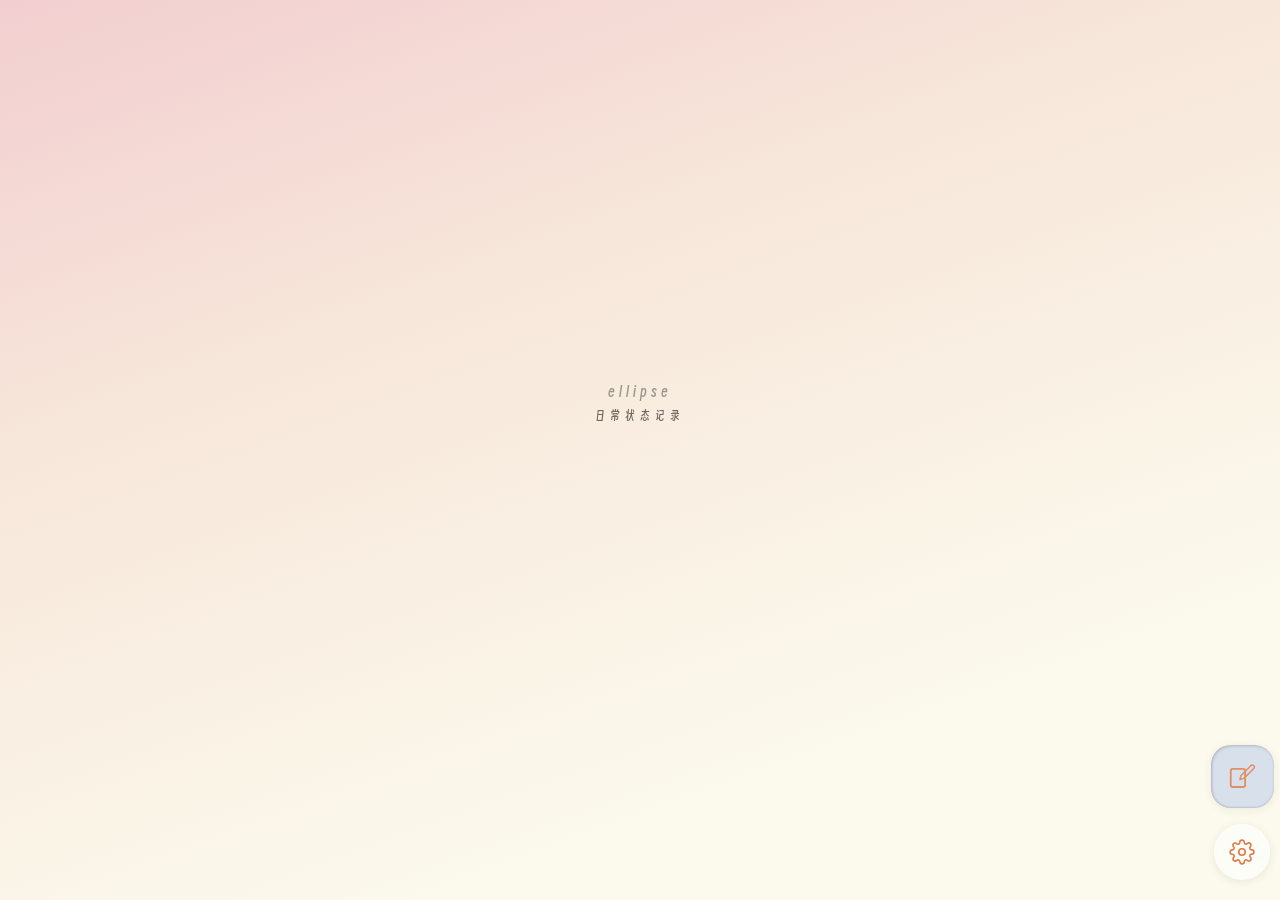
==== index.html @ 549a247d "重构：模块系统——内置模块与自制模块走同一套契约 新增 assets/js/core/：api（模块唯一契约）/ registry / validate / fields / loader / she" ====
<!DOCTYPE html>
<html lang="zh-CN">
<head>
    <meta charset="UTF-8">
    <meta name="viewport" content="width=device-width, initial-scale=1.0, viewport-fit=cover">
    <meta name="theme-color" content="#FBFAED">
    <title>ellipse</title>

    <!-- ======================= 装到主屏（PWA） ======================= -->
    <!-- 部署到 HTTPS 后即可「安装应用」：全屏运行、离线可用，麦克风授权也只在安全来源下才给 -->
    <meta name="mobile-web-app-capable" content="yes">
    <meta name="apple-mobile-web-app-capable" content="yes">
    <meta name="apple-mobile-web-app-status-bar-style" content="default">
    <meta name="apple-mobile-web-app-title" content="ellipse">
    <meta name="application-name" content="ellipse">
    <link rel="manifest" href="manifest.webmanifest">
    <link rel="icon" type="image/png" href="icon-192.png">
    <link rel="apple-touch-icon" href="icon-192.png">

    <link rel="stylesheet" href="assets/app.css">
    <script nomodule>document.documentElement.className += ' no-module';</script>
</head>
<body>

    <noscript>
        <p style="padding:24px">本应用需要开启 JavaScript。</p>
    </noscript>

    <!-- ======================= 主页（与 docs/demo.html 一致） ======================= -->
    <main class="view home" id="viewHome">
        <div class="home-block">
            <p class="wordmark">ellipse</p>
            <p class="org-line">日常状态记录</p>
        </div>
    </main>

    <!-- ======================= 状态记录（主页的下一层） ======================= -->
    <main class="view record" id="viewRecord" hidden>
        <header class="page-head">
            <p class="head-line">状态记录</p>

            <div class="date-bar">
                <button class="date-nav" id="datePrev" type="button" aria-label="前一天" title="前一天">
                    <svg xmlns="http://www.w3.org/2000/svg" viewBox="0 0 24 24" fill="none" stroke="currentColor" stroke-width="1.8" stroke-linecap="round" stroke-linejoin="round"><polyline points="14 18 8 12 14 6"></polyline></svg>
                </button>

                <button class="date-current" id="dateCurrent" type="button" aria-label="选择日期">
                    <span class="date-num" id="dateNum">2025.01.01</span>
                    <span class="date-sub" id="dateSub">周三 · 今天</span>
                </button>

                <button class="date-nav" id="dateNext" type="button" aria-label="后一天" title="后一天">
                    <svg xmlns="http://www.w3.org/2000/svg" viewBox="0 0 24 24" fill="none" stroke="currentColor" stroke-width="1.8" stroke-linecap="round" stroke-linejoin="round"><polyline points="10 18 16 12 10 6"></polyline></svg>
                </button>
            </div>

            <button class="date-today" id="dateToday" type="button" hidden>回到今天</button>
            <input class="date-input" id="dateInput" type="date" aria-label="日期选择">
        </header>

        <section class="module-stack" id="moduleStack" aria-label="状态记录模块"></section>

        <section class="export-zone" id="exportZone" aria-label="导出"></section>

        <p class="foot-note">记录仅保存在本机浏览器中</p>
    </main>

    <!-- ======================= 右侧竖排栏（主页 / 记录页各有各的） ======================= -->
    <nav class="rail" id="rail" aria-label="功能栏" hidden></nav>

    <!-- 记录页右上角：返回主页（导出面板打开时变成关闭面板） -->
    <button class="corner-btn corner-btn--top" id="backHomeBtn" type="button" aria-label="返回主页" title="返回主页">
        <svg xmlns="http://www.w3.org/2000/svg" viewBox="0 0 24 24" fill="none" stroke="currentColor" stroke-width="1.7" stroke-linecap="round" stroke-linejoin="round"><polyline points="14.5 18.5 8 12 14.5 5.5"></polyline><line x1="18.5" y1="12" x2="8.5" y2="12"></line></svg>
    </button>

    <!-- 右下角：设置（只在主页显示） -->
    <button class="corner-btn corner-btn--bottom" id="settingsBtn" type="button" aria-label="设置" title="设置" aria-expanded="false">
        <svg xmlns="http://www.w3.org/2000/svg" viewBox="0 0 24 24" fill="none" stroke="currentColor" stroke-width="1.5" stroke-linecap="round" stroke-linejoin="round"><circle cx="12" cy="12" r="3"></circle><path d="M19.4 15a1.65 1.65 0 0 0 .33 1.82l.06.06a2 2 0 0 1 0 2.83 2 2 0 0 1-2.83 0l-.06-.06a1.65 1.65 0 0 0-1.82-.33 1.65 1.65 0 0 0-1 1.51V21a2 2 0 0 1-2 2 2 2 0 0 1-2-2v-.09A1.65 1.65 0 0 0 9 19.4a1.65 1.65 0 0 0-1.82.33l-.06.06a2 2 0 0 1-2.83 0 2 2 0 0 1 0-2.83l.06-.06a1.65 1.65 0 0 0 .33-1.82 1.65 1.65 0 0 0-1.51-1H3a2 2 0 0 1-2-2 2 2 0 0 1 2-2h.09A1.65 1.65 0 0 0 4.6 9a1.65 1.65 0 0 0-.33-1.82l-.06-.06a2 2 0 0 1 0-2.83 2 2 0 0 1 2.83 0l.06.06a1.65 1.65 0 0 0 1.82.33H9a1.65 1.65 0 0 0 1-1.51V3a2 2 0 0 1 2-2 2 2 0 0 1 2 2v.09a1.65 1.65 0 0 0 1 1.51 1.65 1.65 0 0 0 1.82-.33l.06-.06a2 2 0 0 1 2.83 0 2 2 0 0 1 0 2.83l-.06.06a1.65 1.65 0 0 0-.33 1.82V9a1.65 1.65 0 0 0 1.51 1H21a2 2 0 0 1 2 2 2 2 0 0 1-2 2h-.09a1.65 1.65 0 0 0-1.51 1z"></path></svg>
    </button>

    <!-- ======================= 设置界面（右侧全屏抽屉） ======================= -->
    <div class="scrim" id="settingsScrim"></div>

    <aside class="settings-panel" id="settingsPanel" role="dialog" aria-modal="true" aria-labelledby="settingsTitle" aria-hidden="true">
        <header class="settings-header">
            <button class="icon-btn" id="settingsClose" type="button" aria-label="关闭设置" title="关闭">
                <svg xmlns="http://www.w3.org/2000/svg" viewBox="0 0 24 24" fill="none" stroke="currentColor" stroke-width="1.8" stroke-linecap="round" stroke-linejoin="round"><polyline points="15 18 9 12 15 6"></polyline></svg>
            </button>
            <h2 class="settings-title" id="settingsTitle">设置</h2>
        </header>

        <div class="settings-body" id="settingsBody"></div>
    </aside>

    <!-- ======================= 底部面板：md 导出 / 日期 / 输入 ======================= -->
    <section class="sheet" id="sheet" role="dialog" aria-modal="true" aria-labelledby="sheetTitle" aria-hidden="true">
        <header class="sheet-head">
            <h2 class="sheet-title" id="sheetTitle">导出</h2>
            <button class="icon-btn" id="sheetClose" type="button" aria-label="关闭" title="关闭">
                <svg xmlns="http://www.w3.org/2000/svg" viewBox="0 0 24 24" fill="none" stroke="currentColor" stroke-width="1.8" stroke-linecap="round" stroke-linejoin="round"><line x1="6" y1="6" x2="18" y2="18"></line><line x1="18" y1="6" x2="6" y2="18"></line></svg>
            </button>
        </header>
        <div class="sheet-body" id="sheetBody"></div>
        <footer class="sheet-foot" id="sheetFoot"></footer>
    </section>

    <div class="toast" id="toast" role="status" aria-live="polite"></div>

    <section class="boot-note" id="bootNote" hidden>
        <h2>页面没有正常启动</h2>
        <p>如果是从文件管理器直接双击打开的：<code>file://</code> 下 Chrome / Edge / Firefox 都会拦掉模块加载，
            这条路走不通。双击项目里的 <code>启动预览.bat</code>（或在项目目录里执行 <code>node scripts/serve.mjs 5173</code>），
            再访问 <code>http://localhost:5173/index.html</code> 即可。</p>
        <p>如果是刚装了一个自制模块之后才打不开的：在地址后面加上 <code>?nomods=1</code>
            （即 <code>http://localhost:5173/index.html?nomods=1</code>）就能跳过所有自制模块先启动，
            进去之后在设置 → 模块里把那一条删掉。</p>
        <pre id="bootDetail"></pre>
    </section>

    <script>
        /* 模块加载失败时给出可读的提示，而不是一片空白 */
        window.addEventListener('error', function (evt) {
            const note = document.getElementById('bootNote');
            if (!note || note.hidden === false) return;
            const home = document.getElementById('viewHome');
            const record = document.getElementById('viewRecord');
            if (home) home.style.display = 'none';
            if (record) record.style.display = 'none';
            const detail = document.getElementById('bootDetail');
            if (detail && evt && evt.message) detail.textContent = evt.message;
            note.hidden = false;
        }, true);
    </script>
    <script type="module" src="assets/js/app.js"></script>
</body>
</html>
---- assets/app.css ----
/* ==========================================================================
   ellipse · 日常状态记录
   设计基线沿用 docs/demo.html：暖纸质底、右栏模块化、得意黑标题
   ========================================================================== */

/* ---------------- 字体 ---------------- */
@font-face {
    font-family: "Smiley Sans";
    src: url("../../fonts/SmileySans-Oblique.ttf.woff2") format("woff2");
    font-weight: 400 700;
    font-style: normal;
    font-display: swap;
}

/* ---------------- 变量 ---------------- */
:root {
    --edge: 20px;
    --btn-size: 56px;

    --accent: #df9068;
    /* 评分格选中态：比 --accent 更深（与 --gear 同色，但用途不同，故单独一枚） */
    --accent-deep: #de7b49;
    --gear: #de7b49;
    --ink: #2B2B28;
    --ink-2: #6E6A62;
    --ink-3: #9B968C;
    --paper: #FBFAED;
    --paper-2: #F7F4E2;
    --line: rgba(43, 43, 40, 0.12);
    --line-2: rgba(43, 43, 40, 0.07);
    --groove: #d8e0ec;

    --bg-left: #F2CED0;
    --bg-right: #FBFAED;

    --rail-w: calc(var(--btn-size) + 7px);
    /* 右侧浮动控件（竖栏 / 返回 / 设置）整体右移，
       让出与内容相同的边距，避免压住卡片右缘与评分格 */
    --float-right: 10px;
    --main-pad: 22px;
    --radius: 16px;
    --radius-s: 12px;

    --font: "Smiley Sans", -apple-system, BlinkMacSystemFont, "Segoe UI",
            "PingFang SC", "Hiragino Sans GB", "Microsoft YaHei", sans-serif;
}

/* ---------------- 基础 ---------------- */
*, *::before, *::after { box-sizing: border-box; }

html, body { height: 100%; margin: 0; }

body {
    background: linear-gradient(160deg, var(--bg-left) 0%, #F7E7DA 34%, var(--bg-right) 78%, var(--paper) 100%);
    background-attachment: fixed;
    color: var(--ink);
    font-family: var(--font);
    -webkit-font-smoothing: antialiased;
    -webkit-tap-highlight-color: transparent;
    overscroll-behavior-y: none;
}

button, input, select, textarea { font-family: inherit; color: inherit; }

body.is-locked { overflow: hidden; }

:focus-visible { outline: 2px solid var(--accent); outline-offset: 2px; }

/* ---------------- 两层页面：主页 / 状态记录 ---------------- */
.view[hidden] { display: none; }

.view.fade-in { animation: view-in 0.26s cubic-bezier(0.32, 0.72, 0, 1); }

@keyframes view-in {
    from { opacity: 0; }
    to { opacity: 1; }
}

/* 主页：保持 docs/demo.html 的样子，只有字标 */
.home {
    min-height: 100%;
    display: flex;
    align-items: center;
    justify-content: center;
    padding: calc(24px + env(safe-area-inset-top)) 24px calc(120px + env(safe-area-inset-bottom));
}

.home-block { text-align: center; }

.home .wordmark {
    margin: 0;
    font-size: 15px;
    letter-spacing: 4px;
    color: var(--ink-3);
}

.home .org-line {
    margin: 8px 0 0;
    font-size: 12px;
    letter-spacing: 5px;
    color: var(--ink-2);
}

/* 状态记录：左右内边距相等，内容在屏幕中居中 */
.record {
    min-height: 100%;
    padding: calc(28px + env(safe-area-inset-top)) 26px calc(40px + env(safe-area-inset-bottom)) 26px;
}

/* 记录页页头：字标在左上，右侧整条让给返回按钮与竖栏 */
.page-head { margin-bottom: 20px; }

.head-line {
    margin: 0;
    font-size: 12.5px;
    letter-spacing: 4px;
    color: var(--ink-2);
}

.wordmark {
    margin: 0;
    font-size: 13px;
    letter-spacing: 3px;
    text-transform: lowercase;
    color: var(--ink-3);
}

.org-line {
    margin: 6px 0 0;
    font-size: 12px;
    letter-spacing: 4px;
    color: var(--ink-2);
}

/* 日期条：两侧箭头都在左边，右侧整条留给竖栏 */
.date-bar {
    display: flex;
    flex-direction: row-reverse;
    justify-content: flex-end;
    align-items: center;
    gap: 6px;
    margin-top: 12px;
}

.date-nav {
    flex: 0 0 auto;
    width: 38px;
    height: 38px;
    padding: 0;
    display: flex;
    align-items: center;
    justify-content: center;
    background: rgba(255, 255, 255, 0.45);
    border: 1px solid var(--line-2);
    border-radius: 50%;
    color: var(--ink);
    cursor: pointer;
    transition: background 0.2s ease, transform 0.2s ease;
}
.date-nav svg { width: 20px; height: 20px; display: block; }
.date-nav:hover { background: rgba(255, 255, 255, 0.8); }
.date-nav:active { transform: scale(0.94); }
.date-nav[disabled] { opacity: 0.28; pointer-events: none; }

.date-current {
    flex: 1 1 auto;
    min-width: 0;
    padding: 2px 8px;
    display: flex;
    flex-direction: column;
    align-items: flex-start;
    gap: 3px;
    background: transparent;
    border: none;
    cursor: pointer;
    text-align: left;
}

.date-num {
    font-size: 30px;
    line-height: 1.05;
    letter-spacing: 1px;
    color: var(--ink);
}

.date-sub {
    font-size: 11.5px;
    letter-spacing: 1.6px;
    color: var(--ink-3);
}

.date-today {
    margin-top: 10px;
    padding: 5px 12px;
    background: transparent;
    border: 1px solid var(--line);
    border-radius: 999px;
    font-size: 11.5px;
    letter-spacing: 2px;
    color: var(--ink-2);
    cursor: pointer;
}
.date-today:active { background: rgba(255, 255, 255, 0.7); }

.date-input {
    position: absolute;
    width: 1px;
    height: 1px;
    opacity: 0;
    pointer-events: none;
    border: none;
    padding: 0;
}

/* ---------------- 模块栏 ---------------- */
.module-stack {
    display: flex;
    flex-direction: column;
    gap: 12px;
}

.module {
    background: rgba(255, 255, 255, 0.62);
    border: 1px solid var(--line-2);
    border-radius: var(--radius);
    overflow: hidden;
    backdrop-filter: blur(2px);
}

.module-head {
    display: flex;
    align-items: center;
    gap: 10px;
    padding: 13px 16px 12px;
    border-bottom: 1px solid var(--line-2);
    /* 整条标题栏可点（展开 / 收起）。
       cursor 是继承属性，写上之后栏内文字与图标一起变成 pointer——
       iOS Safari 只对「可点元素」（按钮或 cursor:pointer）派发 click，
       缺了这行手机上点标题栏不会有任何反应 */
    cursor: pointer;
}

.module-mark {
    flex: 0 0 auto;
    display: flex;
    align-items: center;
    justify-content: center;
    color: var(--accent);
}
.module-mark svg { width: 21px; height: 21px; display: block; }

.module-name {
    margin: 0;
    font-size: 16.5px;
    letter-spacing: 3px;
}

.module-spacer { flex: 1 1 auto; }

.module-toggle {
    width: 26px;
    height: 26px;
    padding: 0;
    display: flex;
    align-items: center;
    justify-content: center;
    background: transparent;
    border: none;
    border-radius: 50%;
    color: var(--ink-3);
    cursor: pointer;
    transition: background 0.2s ease;
}
.module-toggle svg { width: 16px; height: 16px; display: block; transition: transform 0.22s ease; }
.module-toggle:hover { background: rgba(43, 43, 40, 0.05); }
.module.is-open .module-toggle svg { transform: rotate(180deg); }

.module-body { display: none; padding: 14px 16px 16px; }
.module.is-open .module-body { display: block; }

.module-preview {
    margin: 0;
    padding: 0 16px 13px;
    font-size: 12px;
    letter-spacing: 0.6px;
    color: var(--ink-3);
    overflow: hidden;
    text-overflow: ellipsis;
    white-space: nowrap;
}
.module.is-open .module-preview { display: none; }

/* 模块内字段 */
.field + .field { margin-top: 16px; }

.field-label {
    display: flex;
    align-items: baseline;
    gap: 8px;
    margin-bottom: 9px;
    font-size: 12px;
    letter-spacing: 1.8px;
    color: var(--ink-2);
}
.field-value { font-size: 12px; letter-spacing: 0.5px; color: var(--ink-3); }

/* 评分格：1–10 一键可选 */
.scale {
    display: grid;
    grid-template-columns: repeat(10, 1fr);
    gap: 4px;
}

.scale-cell {
    min-width: 0;
    padding: 0;
    height: 34px;
    display: flex;
    align-items: center;
    justify-content: center;
    background: rgba(255, 255, 255, 0.55);
    border: 1px solid var(--line-2);
    border-radius: 9px;
    font-size: 12.5px;
    color: var(--ink-2);
    cursor: pointer;
    transition: background 0.16s ease, color 0.16s ease, border-color 0.16s ease;
}
.scale-cell:hover { border-color: var(--line); }
.scale-cell.on {
    background: var(--accent-deep);
    border-color: var(--accent-deep);
    color: #fff;
}
.scale-cell:active { transform: scale(0.95); }

.scale-hint {
    display: flex;
    justify-content: space-between;
    margin-top: 6px;
    font-size: 10.5px;
    letter-spacing: 1px;
    color: var(--ink-3);
}

/* 滑动变阻器：一条轨道 + 一枚滑片，拖动取值（疼痛程度用）。
   --fill 由 app.js 在拖动时就地更新，表示已选段占轨道的比例 */
.rheostat { --fill: 0%; }

.rheostat-input {
    -webkit-appearance: none;
    appearance: none;
    display: block;
    width: 100%;
    height: 34px;
    margin: 0;
    padding: 0;
    background: transparent;
    cursor: pointer;
}

/* 轨道：底槽是电阻丝，左侧已选段用主色填满 */
.rheostat-input::-webkit-slider-runnable-track {
    height: 10px;
    border-radius: 999px;
    background-color: rgba(43, 43, 40, 0.07);
    background-image: linear-gradient(var(--accent), var(--accent));
    background-repeat: no-repeat;
    background-size: var(--fill, 0%) 100%;
    box-shadow: inset 0 1px 2px rgba(43, 43, 40, 0.09);
}

.rheostat-input::-moz-range-track {
    height: 10px;
    border-radius: 999px;
    background-color: rgba(43, 43, 40, 0.07);
    box-shadow: inset 0 1px 2px rgba(43, 43, 40, 0.09);
}
.rheostat-input::-moz-range-progress {
    height: 10px;
    border-radius: 999px;
    background: var(--accent);
}

/* 滑片 */
.rheostat-input::-webkit-slider-thumb {
    -webkit-appearance: none;
    width: 26px;
    height: 26px;
    margin-top: -8px;
    border-radius: 50%;
    background: #fff;
    border: 2px solid var(--accent);
    box-shadow: 0 2px 6px rgba(43, 43, 40, 0.2);
}
.rheostat-input::-moz-range-thumb {
    width: 22px;
    height: 22px;
    border-radius: 50%;
    background: #fff;
    border: 2px solid var(--accent);
    box-shadow: 0 2px 6px rgba(43, 43, 40, 0.2);
}
.rheostat-input:active::-webkit-slider-thumb { transform: scale(1.06); }

/* 分段选择 */
.seg { display: flex; gap: 6px; }
.seg-item {
    flex: 1 1 0;
    padding: 9px 0;
    background: rgba(255, 255, 255, 0.55);
    border: 1px solid var(--line-2);
    border-radius: 10px;
    font-size: 12.5px;
    letter-spacing: 1.5px;
    color: var(--ink-2);
    cursor: pointer;
    transition: background 0.16s ease, color 0.16s ease, border-color 0.16s ease;
}
.seg-item.on { background: var(--accent-deep); border-color: var(--accent-deep); color: #fff; }

/* 数值输入 */
.num-row { display: flex; align-items: center; gap: 8px; }
.num-input {
    flex: 1 1 auto;
    width: 100%;
    padding: 10px 12px;
    background: rgba(255, 255, 255, 0.6);
    border: 1px solid var(--line-2);
    border-radius: 10px;
    font-size: 15px;
    letter-spacing: 1px;
    -webkit-appearance: none;
    appearance: none;
}
.num-input:focus { outline: none; border-color: var(--accent); }
.num-unit { font-size: 12px; letter-spacing: 2px; color: var(--ink-3); }

/* 单行文本输入 */
.text-input {
    display: block;
    width: 100%;
    padding: 10px 12px;
    background: rgba(255, 255, 255, 0.6);
    border: 1px solid var(--line-2);
    border-radius: 10px;
    font-size: 14px;
    letter-spacing: 0.6px;
    -webkit-appearance: none;
    appearance: none;
}
.text-input:focus { outline: none; border-color: var(--accent); }
.text-input::placeholder { color: var(--ink-3); }

.chip-row { display: flex; flex-wrap: wrap; gap: 6px; margin-top: 8px; }
.chip {
    padding: 6px 12px;
    background: transparent;
    border: 1px solid var(--line);
    border-radius: 999px;
    font-size: 11.5px;
    letter-spacing: 1px;
    color: var(--ink-2);
    cursor: pointer;
}
.chip:active { background: rgba(255, 255, 255, 0.8); }

/* 文本域 */
.textarea {
    display: block;
    width: 100%;
    min-height: 96px;
    padding: 12px 13px;
    background: rgba(255, 255, 255, 0.6);
    border: 1px solid var(--line-2);
    border-radius: 12px;
    font-size: 14.5px;
    line-height: 1.72;
    letter-spacing: 0.4px;
    resize: vertical;
    -webkit-appearance: none;
    appearance: none;
}
.textarea:focus { outline: none; border-color: var(--accent); }
.textarea::placeholder { color: var(--ink-3); }

.tool-row { display: flex; gap: 8px; margin-top: 9px; }
.tool-btn {
    display: inline-flex;
    align-items: center;
    gap: 6px;
    padding: 8px 13px;
    background: rgba(255, 255, 255, 0.6);
    border: 1px solid var(--line);
    border-radius: 999px;
    font-size: 12px;
    letter-spacing: 1.4px;
    color: var(--ink);
    cursor: pointer;
    transition: background 0.18s ease;
}
.tool-btn svg { width: 15px; height: 15px; display: block; color: var(--accent); }
.tool-btn:hover { background: rgba(255, 255, 255, 0.9); }
.tool-btn[disabled] { opacity: 0.4; pointer-events: none; }

.field-foot {
    display: flex;
    justify-content: space-between;
    margin-top: 7px;
    font-size: 10.5px;
    letter-spacing: 0.8px;
    color: var(--ink-3);
}

.empty-note {
    margin: 0;
    padding: 26px 4px;
    text-align: center;
    font-size: 12.5px;
    letter-spacing: 1.4px;
    color: var(--ink-3);
}

/* ---------------- 导出区 ---------------- */
.export-zone { margin-top: 16px; }

.export-card {
    width: 100%;
    display: flex;
    align-items: center;
    gap: 12px;
    padding: 16px 18px;
    background: rgba(255, 255, 255, 0.5);
    border: 1px dashed var(--line);
    border-radius: var(--radius);
    text-align: left;
    cursor: pointer;
    transition: background 0.2s ease;
}
.export-card:hover { background: rgba(255, 255, 255, 0.82); }
.export-card .export-mark { color: var(--accent); display: flex; }
.export-card .export-mark svg { width: 20px; height: 20px; display: block; }
.export-card .export-text { flex: 1 1 auto; min-width: 0; }
.export-card .export-title { font-size: 14.5px; letter-spacing: 2.4px; }
.export-card .export-sub {
    margin-top: 4px;
    font-size: 11px;
    letter-spacing: 0.6px;
    color: var(--ink-3);
    overflow: hidden;
    text-overflow: ellipsis;
    white-space: nowrap;
}

.foot-note {
    margin: 20px 0 0;
    text-align: center;
    font-size: 10.5px;
    letter-spacing: 1.6px;
    color: var(--ink-3);
}

/* ---------------- 右侧竖排栏 ---------------- */
.rail {
    position: fixed;
    right: calc(var(--edge) + var(--btn-size) / 2 - var(--rail-w) / 2 - var(--float-right));
    z-index: 12;
    width: var(--rail-w);
    display: flex;
    flex-direction: column;
    gap: 6px;
    overflow-y: auto;
    overscroll-behavior: contain;
    scrollbar-width: none;
    background: var(--groove);
    border-radius: 20px;
    box-shadow:
        inset 1px 1px 3px rgba(43, 43, 40, 0.22),
        inset 0 -1px 2px rgba(43, 43, 40, 0.12),
        0 2px 10px rgba(43, 43, 40, 0.07);
}
.rail::-webkit-scrollbar { display: none; }

/* 主页：贴右下角设置按钮的上方 */
.rail--home {
    bottom: calc(var(--edge) + var(--btn-size) + 16px);
    max-height: calc(100vh - var(--edge) - var(--btn-size) - 32px);
}

/* ---------------- 面板型模块（自己画一整块内容，比如波状图栏） ---------------- */
.module[data-kind="panel"] .module-body { padding-top: 12px; }
.module[data-kind="panel"] .range-row { margin-bottom: 14px; }
.module[data-kind="panel"] .chart-block { padding: 0 0 18px; border-bottom: none; }
.module[data-kind="panel"] .chart-block + .chart-block {
    padding-top: 18px;
    border-top: 1px solid var(--line-2);
}

.rail-item {
    flex: 0 0 auto;
    height: var(--rail-w);
    padding: 0;
    display: flex;
    align-items: center;
    justify-content: center;
    background: transparent;
    border: none;
    border-radius: 20px;
    color: var(--accent);
    cursor: pointer;
    transition: background 0.2s ease, color 0.2s ease;
}
.rail-item svg { display: block; width: 30px; height: 30px; }
.rail-item:hover { background: rgba(255, 255, 255, 0.45); }
.rail-item:active { background: rgba(255, 255, 255, 0.78); }
.rail-item.on { background: rgba(255, 255, 255, 0.72); color: var(--gear); }

/* ---------------- 右下角设置 / 右上角返回 ---------------- */
.corner-btn {
    position: fixed;
    right: calc(var(--edge) - var(--float-right));
    z-index: 11;
    color: var(--gear);
    width: var(--btn-size);
    height: var(--btn-size);
    padding: 0;
    display: flex;
    align-items: center;
    justify-content: center;
    background: rgba(255, 255, 255, 0.6);
    border: none;
    border-radius: 50%;
    cursor: pointer;
    box-shadow: 0 2px 10px rgba(0, 0, 0, 0.08);
    transition: background 0.2s ease, box-shadow 0.2s ease, transform 0.2s ease;
}
/* 面板打开时，浮在面板上的角落按钮不再吃点击 */
body.is-locked .corner-btn { pointer-events: none; }

.corner-btn[hidden],
.rail[hidden],
.view[hidden] { display: none !important; }
.corner-btn--bottom { bottom: calc(var(--edge) + env(safe-area-inset-bottom)); }
.corner-btn--top { top: calc(var(--edge) + env(safe-area-inset-top)); }
.corner-btn:hover {
    background: rgba(255, 255, 255, 0.9);
    box-shadow: 0 4px 16px rgba(0, 0, 0, 0.14);
    transform: scale(1.06);
}
.corner-btn:active { transform: scale(0.96); }
.corner-btn svg { display: block; width: 26px; height: 26px; transition: transform 0.3s ease; }
.corner-btn--bottom:hover svg { transform: rotate(45deg); }
.corner-btn--top:hover svg { transform: translateX(-3px); }

/* ---------------- 通用按钮 ---------------- */
.icon-btn {
    width: 44px;
    height: 44px;
    flex: 0 0 auto;
    padding: 0;
    display: flex;
    align-items: center;
    justify-content: center;
    background: transparent;
    border: none;
    border-radius: 50%;
    color: var(--ink);
    cursor: pointer;
    transition: background 0.2s ease, transform 0.2s ease;
}
.icon-btn svg { display: block; width: 21px; height: 21px; }
.icon-btn:hover { background: rgba(43, 43, 40, 0.06); }
.icon-btn:active { transform: scale(0.92); }

/* ---------------- 遮罩 ---------------- */
.scrim {
    position: fixed;
    inset: 0;
    z-index: 100;
    background: rgba(80, 55, 45, 0.22);
    opacity: 0;
    visibility: hidden;
    transition: opacity 0.26s ease, visibility 0s linear 0.26s;
}
.scrim.open {
    opacity: 1;
    visibility: visible;
    transition: opacity 0.26s ease, visibility 0s;
}

/* ---------------- 设置面板 ---------------- */
.settings-panel {
    position: fixed;
    top: 0;
    right: 0;
    bottom: 0;
    z-index: 101;
    width: 100%;
    display: flex;
    flex-direction: column;
    background: var(--paper);
    box-shadow: -8px 0 32px rgba(43, 43, 40, 0.10);
    transform: translateX(100%);
    visibility: hidden;
    transition: transform 0.28s cubic-bezier(0.32, 0.72, 0, 1), visibility 0s linear 0.28s;
}
.settings-panel.open {
    transform: translateX(0);
    visibility: visible;
    transition: transform 0.28s cubic-bezier(0.32, 0.72, 0, 1), visibility 0s;
}

.settings-header {
    flex: 0 0 auto;
    position: relative;
    display: flex;
    align-items: center;
    height: 60px;
    padding: 0 4px;
    background: var(--paper);
    border-bottom: 1px solid var(--line);
}
.settings-title {
    position: absolute;
    top: 50%;
    left: 50%;
    transform: translate(-50%, -50%);
    margin: 0;
    padding-left: 8px;
    font-size: 19px;
    letter-spacing: 8px;
    color: var(--ink);
    white-space: nowrap;
}

.settings-body {
    flex: 1 1 auto;
    overflow-y: auto;
    overscroll-behavior: contain;
    -webkit-overflow-scrolling: touch;
    padding: 20px var(--main-pad) calc(40px + env(safe-area-inset-bottom));
}

/* ---------------- 设置内容 ---------------- */
.set-group + .set-group { margin-top: 30px; }

.set-group-head {
    display: flex;
    align-items: baseline;
    gap: 10px;
    padding-bottom: 8px;
    border-bottom: 1px solid var(--line);
}
.set-group-title {
    margin: 0;
    font-size: 14px;
    letter-spacing: 3.4px;
    color: var(--ink);
}
.set-group-note { font-size: 11px; letter-spacing: 0.8px; color: var(--ink-3); }

.set-row {
    display: flex;
    align-items: center;
    gap: 12px;
    padding: 13px 0;
    border-bottom: 1px solid var(--line-2);
}
.set-row:last-child { border-bottom: none; }

.set-row-main { flex: 1 1 auto; min-width: 0; }
.set-row-title { display: block; font-size: 14.5px; letter-spacing: 1.6px; }
.set-row-desc {
    display: block;
    margin-top: 3px;
    font-size: 11px;
    letter-spacing: 0.5px;
    line-height: 1.6;
    color: var(--ink-3);
}

.set-row-side { flex: 0 0 auto; display: flex; align-items: center; gap: 4px; }

/* 开关 */
.switch {
    position: relative;
    width: 44px;
    height: 26px;
    flex: 0 0 auto;
    padding: 0;
    background: rgba(43, 43, 40, 0.14);
    border: none;
    border-radius: 999px;
    cursor: pointer;
    transition: background 0.2s ease;
}
.switch::after {
    content: "";
    position: absolute;
    top: 3px;
    left: 3px;
    width: 20px;
    height: 20px;
    background: #fff;
    border-radius: 50%;
    box-shadow: 0 1px 3px rgba(43, 43, 40, 0.24);
    transition: transform 0.2s cubic-bezier(0.32, 0.72, 0, 1);
}
.switch.on { background: var(--accent); }
.switch.on::after { transform: translateX(18px); }

/* 排序按钮 */
.order-btn {
    width: 32px;
    height: 32px;
    padding: 0;
    display: flex;
    align-items: center;
    justify-content: center;
    background: transparent;
    border: 1px solid var(--line-2);
    border-radius: 50%;
    color: var(--ink-2);
    cursor: pointer;
    transition: background 0.18s ease;
}
.order-btn svg { width: 15px; height: 15px; display: block; }
.order-btn:hover { background: rgba(43, 43, 40, 0.05); }
.order-btn[disabled] { opacity: 0.26; pointer-events: none; }

/* 文本输入 */
.set-input {
    width: 100%;
    margin-top: 8px;
    padding: 10px 12px;
    background: rgba(255, 255, 255, 0.7);
    border: 1px solid var(--line-2);
    border-radius: 10px;
    font-size: 13px;
    letter-spacing: 0.6px;
    -webkit-appearance: none;
    appearance: none;
}
.set-input:focus { outline: none; border-color: var(--accent); }

.set-actions { display: flex; flex-wrap: wrap; gap: 8px; margin-top: 14px; }

.btn {
    padding: 10px 16px;
    background: rgba(255, 255, 255, 0.7);
    border: 1px solid var(--line);
    border-radius: 999px;
    font-size: 12.5px;
    letter-spacing: 1.6px;
    color: var(--ink);
    cursor: pointer;
    transition: background 0.18s ease;
}
.btn:hover { background: #fff; }
.btn.primary { background: var(--accent); border-color: var(--accent); color: #fff; }
.btn.primary:hover { background: #d5825a; }
.btn.danger { color: #b4553b; border-color: rgba(180, 85, 59, 0.34); }
.btn[disabled] { opacity: 0.45; pointer-events: none; }

/* 模块行里的次要操作（导出源码 / 卸载）：放在说明下面，不挤占右侧的排序与开关 */
.set-row-tools { display: flex; flex-wrap: wrap; gap: 6px; margin-top: 9px; }
.set-row-tools .btn { padding: 6px 12px; font-size: 11.5px; letter-spacing: 1.2px; }

/* 「自装」小标签：区分内置模块与用户自己装进来的 */
.set-badge {
    margin-left: 6px;
    padding: 2px 7px;
    background: rgba(223, 144, 104, 0.16);
    border-radius: 999px;
    font-size: 10px;
    font-style: normal;
    letter-spacing: 1px;
    color: var(--accent);
    vertical-align: 1px;
}

/* 数据分组里的复选框行 */
.set-check {
    display: flex;
    align-items: center;
    gap: 8px;
    margin-top: 12px;
    font-size: 11.5px;
    letter-spacing: 0.6px;
    line-height: 1.6;
    color: var(--ink-3);
    cursor: pointer;
}
.set-check input { flex: 0 0 auto; width: 15px; height: 15px; accent-color: var(--accent); }

/* 画不出来的模块：只坏这一栏，其余模块照常 */
.module--error .module-head { opacity: 0.72; }
.module--error .empty-note { color: #b4553b; }

/* ---------------- 图表 ---------------- */
.chart-block {
    padding: 4px 0 22px;
    border-bottom: 1px solid var(--line-2);
}
.chart-block:last-child { border-bottom: none; }

.chart-head {
    display: flex;
    align-items: center;
    gap: 10px;
    margin-bottom: 4px;
}
.chart-mark { color: var(--accent); display: flex; flex: 0 0 auto; }
.chart-mark svg { width: 19px; height: 19px; display: block; }
.chart-name {
    margin: 0;
    flex: 0 0 auto;
    font-size: 15px;
    letter-spacing: 2.6px;
}
.chart-latest {
    margin-left: auto;
    min-width: 0;
    font-size: 11.5px;
    letter-spacing: 0.4px;
    color: var(--ink-3);
    white-space: nowrap;
    overflow: hidden;
    text-overflow: ellipsis;
}

.chart-note {
    margin: 2px 0 10px;
    font-size: 11px;
    letter-spacing: 0.6px;
    color: var(--ink-3);
}

.range-row { display: flex; gap: 6px; margin-bottom: 12px; }
.range-btn {
    padding: 6px 12px;
    background: transparent;
    border: 1px solid var(--line-2);
    border-radius: 999px;
    font-size: 11px;
    letter-spacing: 1.4px;
    color: var(--ink-2);
    cursor: pointer;
}
.range-btn.on { background: var(--ink); border-color: var(--ink); color: var(--paper); }

.chart-slot { position: relative; }
.chart-slot svg { display: block; width: 100%; height: auto; }

.chart-tip {
    position: absolute;
    transform: translate(-50%, -130%);
    padding: 4px 8px;
    background: var(--ink);
    color: var(--paper);
    border-radius: 6px;
    font-size: 10.5px;
    letter-spacing: 0.6px;
    white-space: nowrap;
    pointer-events: none;
    opacity: 0;
    transition: opacity 0.14s ease;
}
.chart-tip.on { opacity: 1; }

/* ---------------- 底部面板 ---------------- */
.sheet {
    position: fixed;
    left: 0;
    right: 0;
    bottom: 0;
    z-index: 102;
    max-height: 86vh;
    display: flex;
    flex-direction: column;
    background: var(--paper);
    border-radius: 20px 20px 0 0;
    box-shadow: 0 -10px 34px rgba(43, 43, 40, 0.16);
    transform: translateY(101%);
    visibility: hidden;
    transition: transform 0.3s cubic-bezier(0.32, 0.72, 0, 1), visibility 0s linear 0.3s;
}
.sheet.open {
    transform: translateY(0);
    visibility: visible;
    transition: transform 0.3s cubic-bezier(0.32, 0.72, 0, 1), visibility 0s;
}

.sheet-head {
    flex: 0 0 auto;
    position: relative;
    display: flex;
    align-items: center;
    justify-content: center;
    height: 56px;
    padding: 0 4px;
    border-bottom: 1px solid var(--line);
}
.sheet-title { margin: 0; font-size: 15px; letter-spacing: 6px; }
.sheet-head .icon-btn { position: absolute; right: 6px; top: 50%; transform: translateY(-50%); }

.sheet-body {
    flex: 1 1 auto;
    overflow-y: auto;
    overscroll-behavior: contain;
    -webkit-overflow-scrolling: touch;
    padding: 16px var(--main-pad);
}

.sheet-foot {
    flex: 0 0 auto;
    display: flex;
    gap: 8px;
    padding: 12px var(--main-pad) calc(16px + env(safe-area-inset-bottom));
    border-top: 1px solid var(--line);
    background: var(--paper);
}
.sheet-foot .btn { flex: 1 1 0; text-align: center; }

.md-preview {
    margin: 0;
    padding: 14px;
    background: rgba(43, 43, 40, 0.035);
    border: 1px solid var(--line-2);
    border-radius: 12px;
    font-family: ui-monospace, SFMono-Regular, Menlo, Consolas, monospace;
    font-size: 11.5px;
    line-height: 1.75;
    white-space: pre-wrap;
    word-break: break-word;
    color: var(--ink-2);
}

.pick-list { display: flex; flex-direction: column; }
.pick-item {
    display: flex;
    align-items: center;
    justify-content: space-between;
    gap: 10px;
    padding: 14px 2px;
    background: transparent;
    border: none;
    border-bottom: 1px solid var(--line-2);
    font-size: 14.5px;
    letter-spacing: 1.4px;
    color: var(--ink);
    cursor: pointer;
    text-align: left;
}
.pick-item:last-child { border-bottom: none; }
.pick-item .pick-meta { font-size: 11px; letter-spacing: 0.6px; color: var(--ink-3); }

/* 录音界面 */
.rec-stage { display: flex; flex-direction: column; align-items: center; padding: 8px 0 4px; }

.rec-btn {
    width: 92px;
    height: 92px;
    padding: 0;
    display: flex;
    align-items: center;
    justify-content: center;
    background: rgba(255, 255, 255, 0.7);
    border: 1px solid var(--line);
    border-radius: 50%;
    color: var(--accent);
    cursor: pointer;
    transition: background 0.2s ease, transform 0.2s ease;
}
.rec-btn svg { width: 34px; height: 34px; display: block; }
.rec-btn:hover { background: #fff; }
.rec-btn:active { transform: scale(0.96); }
.rec-btn.on {
    background: var(--accent);
    border-color: var(--accent);
    color: #fff;
    animation: rec-pulse 1.6s ease-in-out infinite;
}
@keyframes rec-pulse {
    0%, 100% { box-shadow: 0 0 0 0 rgba(223, 144, 104, 0.38); }
    50% { box-shadow: 0 0 0 12px rgba(223, 144, 104, 0); }
}

.rec-state { margin: 14px 0 0; font-size: 12px; letter-spacing: 2.2px; color: var(--ink-2); }

.rec-live {
    width: 100%;
    margin: 14px 0 0;
    padding: 13px;
    min-height: 74px;
    background: rgba(43, 43, 40, 0.035);
    border-radius: 12px;
    font-size: 13.5px;
    line-height: 1.72;
    letter-spacing: 0.4px;
    color: var(--ink);
    white-space: pre-wrap;
    word-break: break-word;
}
.rec-live:empty::before { content: "等待语音…"; color: var(--ink-3); }

.sheet-note {
    margin: 12px 0 0;
    font-size: 11px;
    line-height: 1.7;
    letter-spacing: 0.5px;
    color: var(--ink-3);
}

/* ---------------- 提示 ---------------- */
.toast {
    position: fixed;
    left: 50%;
    bottom: calc(96px + env(safe-area-inset-bottom));
    z-index: 200;
    transform: translate(-50%, 12px);
    max-width: 76vw;
    padding: 10px 16px;
    background: rgba(43, 43, 40, 0.92);
    color: var(--paper);
    border-radius: 999px;
    font-size: 12px;
    letter-spacing: 1px;
    text-align: center;
    opacity: 0;
    visibility: hidden;
    transition: opacity 0.22s ease, transform 0.22s ease, visibility 0s linear 0.22s;
}
.toast.on {
    opacity: 1;
    visibility: visible;
    transform: translate(-50%, 0);
    transition: opacity 0.22s ease, transform 0.22s ease, visibility 0s;
}

/* ---------------- 启动失败提示 ---------------- */
.boot-note {
    margin: 40px 24px;
    padding: 20px;
    background: var(--paper);
    border: 1px solid var(--line);
    border-radius: var(--radius);
    font-size: 13px;
    line-height: 1.8;
    color: var(--ink-2);
}
.boot-note h2 { margin: 0 0 10px; font-size: 16px; letter-spacing: 3px; color: var(--ink); }
.boot-note p { margin: 0 0 8px; }
.boot-note code {
    padding: 1px 5px;
    background: rgba(43, 43, 40, 0.06);
    border-radius: 4px;
    font-family: ui-monospace, SFMono-Regular, Menlo, Consolas, monospace;
    font-size: 12px;
}
.boot-note pre {
    margin: 10px 0 0;
    font-size: 11px;
    color: var(--ink-3);
    white-space: pre-wrap;
    word-break: break-word;
}

/* 不支持 ES 模块的浏览器：直接显示提示 */
html.no-module .boot-note { display: block; }

/* ---------------- 窄屏 ---------------- */
@media (max-width: 360px) {
    :root { --main-pad: 16px; }
    .date-num { font-size: 26px; }
    .scale { gap: 3px; }
    .scale-cell { height: 32px; font-size: 11.5px; border-radius: 8px; }
}

@media (prefers-reduced-motion: reduce) {
    * { transition-duration: 0.01ms !important; animation-duration: 0.01ms !important; }
}
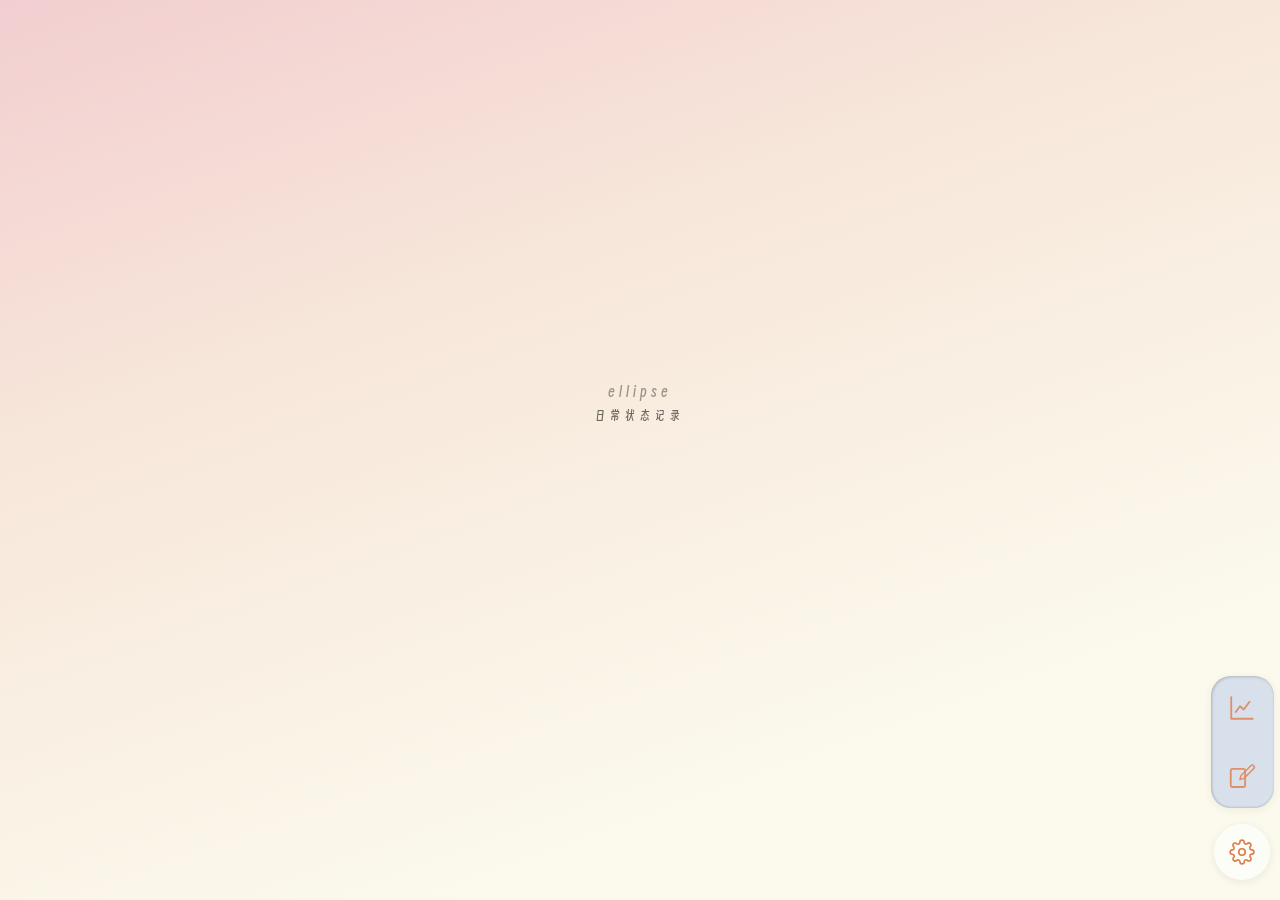
==== commit 49b275d6: "「状态波动图」搬去主页竖栏，成了一整页（v0.2.7） 契约新增第四种 kind：page（独立页面型）。isCard 是白名单，所以新类型天然不进记录页的 卡片栈；manageList 会把非卡片排" ====
--- a/index.html
+++ b/index.html
@@ -7,7 +7,7 @@
     <title>ellipse</title>
 
     <!-- ======================= 装到主屏（PWA） ======================= -->
-    <!-- 部署到 HTTPS 后即可「安装应用」：全屏运行、离线可用，麦克风授权也只在安全来源下才给 -->
+    <!-- 部署到 HTTPS 后即可「安装应用」：全屏运行、离线可用（这些能力只在安全来源下才给） -->
     <meta name="mobile-web-app-capable" content="yes">
     <meta name="apple-mobile-web-app-capable" content="yes">
     <meta name="apple-mobile-web-app-status-bar-style" content="default">
@@ -65,7 +65,20 @@
         <p class="foot-note">记录仅保存在本机浏览器中</p>
     </main>
 
-    <!-- ======================= 右侧竖排栏（主页 / 记录页各有各的） ======================= -->
+    <!-- ======================= 模块自己的页面（主页竖栏点进来的，比如「状态波动图」） =======================
+         这一层是通用的：标题取模块的 name，内容由模块的 mount() 画，底注取模块的 note。
+         再加一个页面型模块，这里一个字都不用改。 -->
+    <main class="view page-view" id="viewPage" hidden>
+        <header class="page-head">
+            <p class="head-line" id="pageTitle"></p>
+        </header>
+
+        <section class="page-body" id="pageBody" aria-label="模块内容"></section>
+
+        <p class="foot-note" id="pageNote"></p>
+    </main>
+
+    <!-- ======================= 右侧竖排栏（只在主页显示） ======================= -->
     <nav class="rail" id="rail" aria-label="功能栏" hidden></nav>
 
     <!-- 记录页右上角：返回主页（导出面板打开时变成关闭面板） -->
@@ -122,10 +135,10 @@
         window.addEventListener('error', function (evt) {
             const note = document.getElementById('bootNote');
             if (!note || note.hidden === false) return;
-            const home = document.getElementById('viewHome');
-            const record = document.getElementById('viewRecord');
-            if (home) home.style.display = 'none';
-            if (record) record.style.display = 'none';
+            ['viewHome', 'viewRecord', 'viewPage'].forEach(function (id) {
+                const view = document.getElementById(id);
+                if (view) view.style.display = 'none';
+            });
             const detail = document.getElementById('bootDetail');
             if (detail && evt && evt.message) detail.textContent = evt.message;
             note.hidden = false;
--- a/assets/app.css
+++ b/assets/app.css
@@ -101,11 +101,17 @@
     color: var(--ink-2);
 }
 
-/* 状态记录：左右内边距相等，内容在屏幕中居中 */
-.record {
+/* 状态记录：左右内边距相等，内容在屏幕中居中。
+   模块自己的整页（.page-view，比如「状态波动图」）用的是同一套外框 —— 框架一致。 */
+.record,
+.page-view {
     min-height: 100%;
     padding: calc(28px + env(safe-area-inset-top)) 26px calc(40px + env(safe-area-inset-bottom)) 26px;
 }
+
+/* 整页模块：标题下面紧接内容（区间按钮之类），所以不要 .page-head 那 20px 的底距。
+   内容左右不额外缩进，与标题对齐在同一条边线上。 */
+.page-view .page-head { margin-bottom: 0; }
 
 /* 记录页页头：字标在左上，右侧整条让给返回按钮与竖栏 */
 .page-head { margin-bottom: 20px; }
@@ -132,11 +138,10 @@
     color: var(--ink-2);
 }
 
-/* 日期条：两侧箭头都在左边，右侧整条留给竖栏 */
+/* 日期条：左「前一天」、右「后一天」，中间是当天日期 */
 .date-bar {
-    display: flex;
-    flex-direction: row-reverse;
-    justify-content: flex-end;
+    /* 左「前一天」、右「后一天」：时间由左至右，今天在轴的右端 */
+    display: flex;
     align-items: center;
     gap: 6px;
     margin-top: 12px;
@@ -280,7 +285,12 @@
 
 .module-preview {
     margin: 0;
-    padding: 0 16px 13px;
+    /* 收起时这行小字要夹在「标题栏那条横线」和「卡片底边」正中间。
+       行高 16 + 上 6 + 下 6 = 28，跟原来（行高 normal≈15 + 下 13）一样高 ——
+       卡片总高不变，只是小字从贴着横线挪到了正中间。
+       别把 padding 改回 0/13：那样小字会重新贴到上面的横线上。 */
+    line-height: 16px;
+    padding: 6px 16px;
     font-size: 12px;
     letter-spacing: 0.6px;
     color: var(--ink-3);
@@ -301,6 +311,9 @@
     font-size: 12px;
     letter-spacing: 1.8px;
     color: var(--ink-2);
+    /* 标题里写 \n 就真的换行（默认会被 HTML 折成一个空格）。
+       「微成就」的鼓励语就靠它分两行写。 */
+    white-space: pre-line;
 }
 .field-value { font-size: 12px; letter-spacing: 0.5px; color: var(--ink-3); }
 
@@ -587,11 +600,21 @@
     max-height: calc(100vh - var(--edge) - var(--btn-size) - 32px);
 }
 
-/* ---------------- 面板型模块（自己画一整块内容，比如波状图栏） ---------------- */
-.module[data-kind="panel"] .module-body { padding-top: 12px; }
-.module[data-kind="panel"] .range-row { margin-bottom: 14px; }
-.module[data-kind="panel"] .chart-block { padding: 0 0 18px; border-bottom: none; }
-.module[data-kind="panel"] .chart-block + .chart-block {
+/* ---------------- 自己画一整块内容的模块 ----------------
+   卡片型（panel）和整页型（page）画的是同一种东西，只是外壳不同：
+   一个装在记录页的卡片里，一个装在主页竖栏点进来的整页里。
+   所以下面这四条的「外壳部分」写成两个选择器，内容部分共用 —— 少写一套就不会长歪。 */
+.module[data-kind="panel"] .module-body,
+.page-body { padding-top: 12px; }
+
+.module[data-kind="panel"] .range-row,
+.page-body .range-row { margin-bottom: 14px; }
+
+.module[data-kind="panel"] .chart-block,
+.page-body .chart-block { padding: 0 0 18px; border-bottom: none; }
+
+.module[data-kind="panel"] .chart-block + .chart-block,
+.page-body .chart-block + .chart-block {
     padding-top: 18px;
     border-top: 1px solid var(--line-2);
 }
@@ -968,6 +991,34 @@
 }
 .chart-tip.on { opacity: 1; }
 
+/* 柱状图的查看卡片：白底圆角的小卡，上面一行是日期 + 数值，
+   下面一行是「颜色块 + 指标名 + 数值」—— 跟折线图那个深色小药丸是两回事，
+   所以另起一个 --card 修饰类，折线图不受影响。 */
+.chart-tip--card {
+    transform: translate(-50%, -112%);
+    display: block;
+    padding: 8px 11px;
+    background: #fff;
+    color: var(--ink);
+    border-radius: 10px;
+    box-shadow: 0 6px 18px rgba(43, 43, 40, 0.16);
+    font-size: 11px;
+    letter-spacing: 0.3px;
+}
+.chart-tip--card .chart-tip-row { display: flex; align-items: center; gap: 10px; }
+.chart-tip--card .chart-tip-row + .chart-tip-row { margin-top: 5px; }
+.chart-tip--card .chart-tip-date { color: var(--ink); }
+.chart-tip--card .chart-tip-series { color: var(--ink-2); }
+.chart-tip--card .chart-tip-swatch {
+    flex: 0 0 auto;
+    width: 8px;
+    height: 8px;
+    border-radius: 2px;
+    background: var(--accent-deep);
+}
+.chart-tip--card .chart-tip-name { white-space: nowrap; }
+.chart-tip--card .chart-tip-num { margin-left: auto; color: var(--ink); }
+
 /* ---------------- 底部面板 ---------------- */
 .sheet {
     position: fixed;
@@ -1054,55 +1105,6 @@
 }
 .pick-item:last-child { border-bottom: none; }
 .pick-item .pick-meta { font-size: 11px; letter-spacing: 0.6px; color: var(--ink-3); }
-
-/* 录音界面 */
-.rec-stage { display: flex; flex-direction: column; align-items: center; padding: 8px 0 4px; }
-
-.rec-btn {
-    width: 92px;
-    height: 92px;
-    padding: 0;
-    display: flex;
-    align-items: center;
-    justify-content: center;
-    background: rgba(255, 255, 255, 0.7);
-    border: 1px solid var(--line);
-    border-radius: 50%;
-    color: var(--accent);
-    cursor: pointer;
-    transition: background 0.2s ease, transform 0.2s ease;
-}
-.rec-btn svg { width: 34px; height: 34px; display: block; }
-.rec-btn:hover { background: #fff; }
-.rec-btn:active { transform: scale(0.96); }
-.rec-btn.on {
-    background: var(--accent);
-    border-color: var(--accent);
-    color: #fff;
-    animation: rec-pulse 1.6s ease-in-out infinite;
-}
-@keyframes rec-pulse {
-    0%, 100% { box-shadow: 0 0 0 0 rgba(223, 144, 104, 0.38); }
-    50% { box-shadow: 0 0 0 12px rgba(223, 144, 104, 0); }
-}
-
-.rec-state { margin: 14px 0 0; font-size: 12px; letter-spacing: 2.2px; color: var(--ink-2); }
-
-.rec-live {
-    width: 100%;
-    margin: 14px 0 0;
-    padding: 13px;
-    min-height: 74px;
-    background: rgba(43, 43, 40, 0.035);
-    border-radius: 12px;
-    font-size: 13.5px;
-    line-height: 1.72;
-    letter-spacing: 0.4px;
-    color: var(--ink);
-    white-space: pre-wrap;
-    word-break: break-word;
-}
-.rec-live:empty::before { content: "等待语音…"; color: var(--ink-3); }
 
 .sheet-note {
     margin: 12px 0 0;
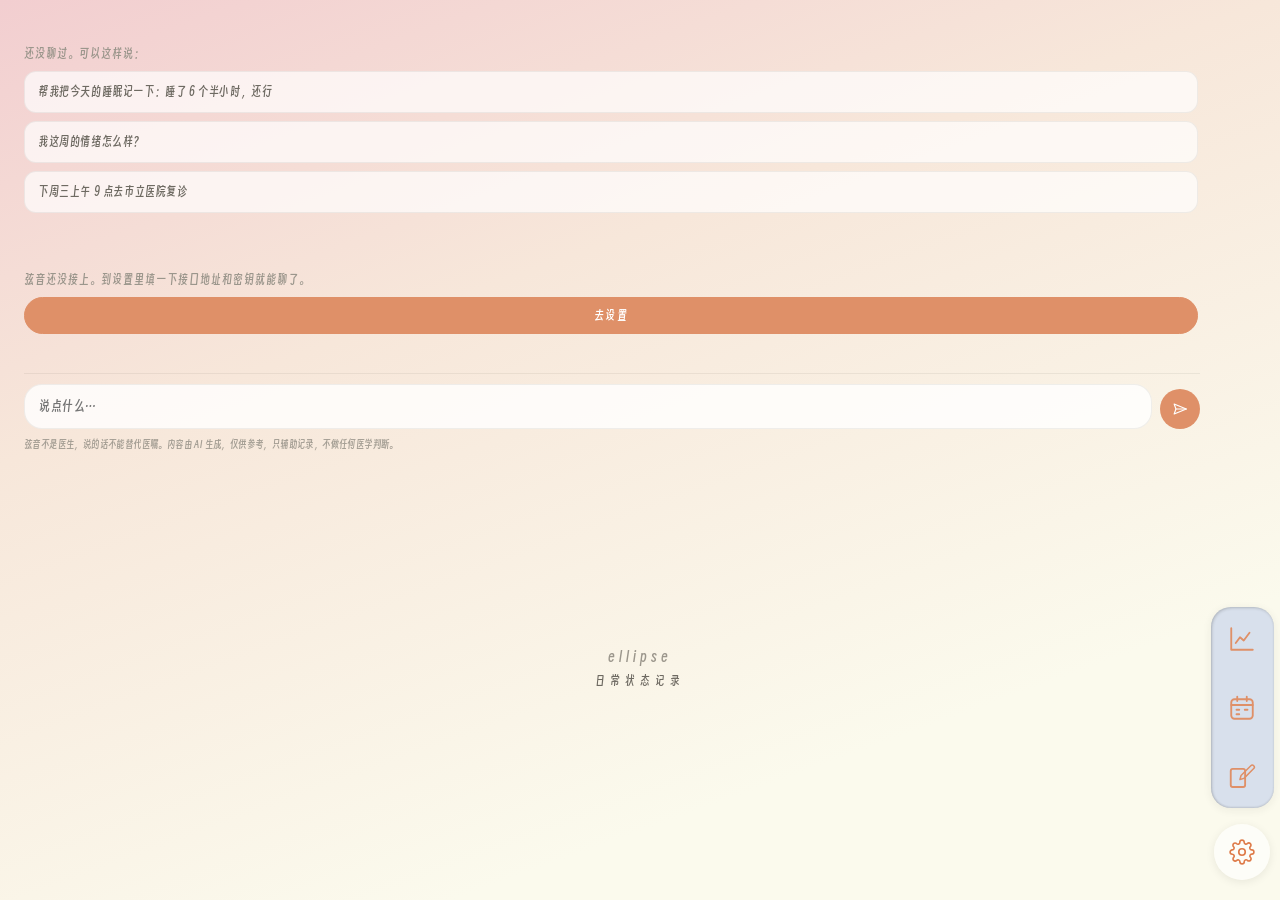
==== commit 02a1b6fd: "主页上半屏添「弦音」：会说话、能替你记状态排日程的 AI（v0.4.0） - 新模块能力 homeBlock：模块能往主页上半屏挂一整块。插槽默认 hidden，   只有真挂上东西才露出来并把主页切" ====
--- a/index.html
+++ b/index.html
@@ -6,8 +6,6 @@
     <meta name="theme-color" content="#FBFAED">
     <title>ellipse</title>
 
-    <!-- ======================= 装到主屏（PWA） ======================= -->
-    <!-- 部署到 HTTPS 后即可「安装应用」：全屏运行、离线可用（这些能力只在安全来源下才给） -->
     <meta name="mobile-web-app-capable" content="yes">
     <meta name="apple-mobile-web-app-capable" content="yes">
     <meta name="apple-mobile-web-app-status-bar-style" content="default">
@@ -26,18 +24,22 @@
         <p style="padding:24px">本应用需要开启 JavaScript。</p>
     </noscript>
 
-    <!-- ======================= 主页（与 docs/demo.html 一致） ======================= -->
     <main class="view home" id="viewHome">
+        <section class="home-dock" id="homeDock" hidden aria-label="弦音"></section>
         <div class="home-block">
             <p class="wordmark">ellipse</p>
             <p class="org-line">日常状态记录</p>
         </div>
     </main>
 
-    <!-- ======================= 状态记录（主页的下一层） ======================= -->
     <main class="view record" id="viewRecord" hidden>
         <header class="page-head">
-            <p class="head-line">状态记录</p>
+            <div class="head-row">
+                <button class="page-back" id="backHomeBtn" type="button" aria-label="返回主页" title="返回主页">
+                    <svg xmlns="http://www.w3.org/2000/svg" viewBox="0 0 24 24" fill="none" stroke="currentColor" stroke-width="1.7" stroke-linecap="round" stroke-linejoin="round"><polyline points="14.5 18.5 8 12 14.5 5.5"></polyline><line x1="18.5" y1="12" x2="8.5" y2="12"></line></svg>
+                </button>
+                <p class="head-line">状态记录</p>
+            </div>
 
             <div class="date-bar">
                 <button class="date-nav" id="datePrev" type="button" aria-label="前一天" title="前一天">
@@ -65,12 +67,11 @@
         <p class="foot-note">记录仅保存在本机浏览器中</p>
     </main>
 
-    <!-- ======================= 模块自己的页面（主页竖栏点进来的，比如「状态波动图」） =======================
-         这一层是通用的：标题取模块的 name，内容由模块的 mount() 画，底注取模块的 note。
-         再加一个页面型模块，这里一个字都不用改。 -->
     <main class="view page-view" id="viewPage" hidden>
         <header class="page-head">
-            <p class="head-line" id="pageTitle"></p>
+            <div class="head-row">
+                <p class="head-line" id="pageTitle"></p>
+            </div>
         </header>
 
         <section class="page-body" id="pageBody" aria-label="模块内容"></section>
@@ -78,20 +79,12 @@
         <p class="foot-note" id="pageNote"></p>
     </main>
 
-    <!-- ======================= 右侧竖排栏（只在主页显示） ======================= -->
     <nav class="rail" id="rail" aria-label="功能栏" hidden></nav>
 
-    <!-- 记录页右上角：返回主页（导出面板打开时变成关闭面板） -->
-    <button class="corner-btn corner-btn--top" id="backHomeBtn" type="button" aria-label="返回主页" title="返回主页">
-        <svg xmlns="http://www.w3.org/2000/svg" viewBox="0 0 24 24" fill="none" stroke="currentColor" stroke-width="1.7" stroke-linecap="round" stroke-linejoin="round"><polyline points="14.5 18.5 8 12 14.5 5.5"></polyline><line x1="18.5" y1="12" x2="8.5" y2="12"></line></svg>
-    </button>
-
-    <!-- 右下角：设置（只在主页显示） -->
     <button class="corner-btn corner-btn--bottom" id="settingsBtn" type="button" aria-label="设置" title="设置" aria-expanded="false">
         <svg xmlns="http://www.w3.org/2000/svg" viewBox="0 0 24 24" fill="none" stroke="currentColor" stroke-width="1.5" stroke-linecap="round" stroke-linejoin="round"><circle cx="12" cy="12" r="3"></circle><path d="M19.4 15a1.65 1.65 0 0 0 .33 1.82l.06.06a2 2 0 0 1 0 2.83 2 2 0 0 1-2.83 0l-.06-.06a1.65 1.65 0 0 0-1.82-.33 1.65 1.65 0 0 0-1 1.51V21a2 2 0 0 1-2 2 2 2 0 0 1-2-2v-.09A1.65 1.65 0 0 0 9 19.4a1.65 1.65 0 0 0-1.82.33l-.06.06a2 2 0 0 1-2.83 0 2 2 0 0 1 0-2.83l.06-.06a1.65 1.65 0 0 0 .33-1.82 1.65 1.65 0 0 0-1.51-1H3a2 2 0 0 1-2-2 2 2 0 0 1 2-2h.09A1.65 1.65 0 0 0 4.6 9a1.65 1.65 0 0 0-.33-1.82l-.06-.06a2 2 0 0 1 0-2.83 2 2 0 0 1 2.83 0l.06.06a1.65 1.65 0 0 0 1.82.33H9a1.65 1.65 0 0 0 1-1.51V3a2 2 0 0 1 2-2 2 2 0 0 1 2 2v.09a1.65 1.65 0 0 0 1 1.51 1.65 1.65 0 0 0 1.82-.33l.06-.06a2 2 0 0 1 2.83 0 2 2 0 0 1 0 2.83l-.06.06a1.65 1.65 0 0 0-.33 1.82V9a1.65 1.65 0 0 0 1.51 1H21a2 2 0 0 1 2 2 2 2 0 0 1-2 2h-.09a1.65 1.65 0 0 0-1.51 1z"></path></svg>
     </button>
 
-    <!-- ======================= 设置界面（右侧全屏抽屉） ======================= -->
     <div class="scrim" id="settingsScrim"></div>
 
     <aside class="settings-panel" id="settingsPanel" role="dialog" aria-modal="true" aria-labelledby="settingsTitle" aria-hidden="true">
@@ -105,7 +98,6 @@
         <div class="settings-body" id="settingsBody"></div>
     </aside>
 
-    <!-- ======================= 底部面板：md 导出 / 日期 / 输入 ======================= -->
     <section class="sheet" id="sheet" role="dialog" aria-modal="true" aria-labelledby="sheetTitle" aria-hidden="true">
         <header class="sheet-head">
             <h2 class="sheet-title" id="sheetTitle">导出</h2>
@@ -131,7 +123,6 @@
     </section>
 
     <script>
-        /* 模块加载失败时给出可读的提示，而不是一片空白 */
         window.addEventListener('error', function (evt) {
             const note = document.getElementById('bootNote');
             if (!note || note.hidden === false) return;
--- a/assets/app.css
+++ b/assets/app.css
@@ -1,9 +1,3 @@
-/* ==========================================================================
-   ellipse · 日常状态记录
-   设计基线沿用 docs/demo.html：暖纸质底、右栏模块化、得意黑标题
-   ========================================================================== */
-
-/* ---------------- 字体 ---------------- */
 @font-face {
     font-family: "Smiley Sans";
     src: url("../../fonts/SmileySans-Oblique.ttf.woff2") format("woff2");
@@ -12,13 +6,11 @@
     font-display: swap;
 }
 
-/* ---------------- 变量 ---------------- */
 :root {
     --edge: 20px;
     --btn-size: 56px;
 
     --accent: #df9068;
-    /* 评分格选中态：比 --accent 更深（与 --gear 同色，但用途不同，故单独一枚） */
     --accent-deep: #de7b49;
     --gear: #de7b49;
     --ink: #2B2B28;
@@ -34,8 +26,6 @@
     --bg-right: #FBFAED;
 
     --rail-w: calc(var(--btn-size) + 7px);
-    /* 右侧浮动控件（竖栏 / 返回 / 设置）整体右移，
-       让出与内容相同的边距，避免压住卡片右缘与评分格 */
     --float-right: 10px;
     --main-pad: 22px;
     --radius: 16px;
@@ -45,7 +35,6 @@
             "PingFang SC", "Hiragino Sans GB", "Microsoft YaHei", sans-serif;
 }
 
-/* ---------------- 基础 ---------------- */
 *, *::before, *::after { box-sizing: border-box; }
 
 html, body { height: 100%; margin: 0; }
@@ -66,7 +55,6 @@
 
 :focus-visible { outline: 2px solid var(--accent); outline-offset: 2px; }
 
-/* ---------------- 两层页面：主页 / 状态记录 ---------------- */
 .view[hidden] { display: none; }
 
 .view.fade-in { animation: view-in 0.26s cubic-bezier(0.32, 0.72, 0, 1); }
@@ -76,7 +64,6 @@
     to { opacity: 1; }
 }
 
-/* 主页：保持 docs/demo.html 的样子，只有字标 */
 .home {
     min-height: 100%;
     display: flex;
@@ -86,6 +73,34 @@
 }
 
 .home-block { text-align: center; }
+
+.home-dock { display: flex; flex-direction: column; min-height: 0; }
+.home-dock[hidden] { display: none; }
+
+.home--docked {
+    flex-direction: column;
+    align-items: stretch;
+    justify-content: flex-start;
+    height: 100%;
+    padding-bottom: calc(18px + env(safe-area-inset-bottom));
+}
+
+.home--docked .home-dock {
+    flex: 1 1 50%;
+    min-height: 0;
+    padding-right: 56px;
+}
+
+.home-dock-block { display: flex; flex-direction: column; min-height: 0; height: 100%; }
+
+.home--docked .home-block {
+    flex: 1 1 50%;
+    min-height: 0;
+    display: flex;
+    flex-direction: column;
+    align-items: center;
+    justify-content: center;
+}
 
 .home .wordmark {
     margin: 0;
@@ -101,25 +116,48 @@
     color: var(--ink-2);
 }
 
-/* 状态记录：左右内边距相等，内容在屏幕中居中。
-   模块自己的整页（.page-view，比如「状态波动图」）用的是同一套外框 —— 框架一致。 */
 .record,
 .page-view {
     min-height: 100%;
     padding: calc(28px + env(safe-area-inset-top)) 26px calc(40px + env(safe-area-inset-bottom)) 26px;
 }
 
-/* 整页模块：标题下面紧接内容（区间按钮之类），所以不要 .page-head 那 20px 的底距。
-   内容左右不额外缩进，与标题对齐在同一条边线上。 */
 .page-view .page-head { margin-bottom: 0; }
 
-/* 记录页页头：字标在左上，右侧整条让给返回按钮与竖栏 */
 .page-head { margin-bottom: 20px; }
+
+.head-row {
+    display: flex;
+    align-items: center;
+    gap: 2px;
+    min-height: 44px;
+    margin: -6px 0 -6px calc(8px - var(--main-pad));
+}
+
+.page-back {
+    flex: 0 0 auto;
+    width: 44px;
+    height: 44px;
+    padding: 0;
+    display: flex;
+    align-items: center;
+    justify-content: center;
+    background: none;
+    border: none;
+    border-radius: 50%;
+    color: var(--ink-2);
+    cursor: pointer;
+    transition: background 0.2s ease, transform 0.2s ease;
+}
+.page-back svg { display: block; width: 22px; height: 22px; transition: transform 0.25s ease; }
+.page-back:hover { background: rgba(43, 43, 40, 0.06); }
+.page-back:hover svg { transform: translateX(-2px); }
+.page-back:active { transform: scale(0.92); }
 
 .head-line {
     margin: 0;
-    font-size: 12.5px;
-    letter-spacing: 4px;
+    font-size: 25px;
+    letter-spacing: 8px;
     color: var(--ink-2);
 }
 
@@ -138,9 +176,7 @@
     color: var(--ink-2);
 }
 
-/* 日期条：左「前一天」、右「后一天」，中间是当天日期 */
 .date-bar {
-    /* 左「前一天」、右「后一天」：时间由左至右，今天在轴的右端 */
     display: flex;
     align-items: center;
     gap: 6px;
@@ -217,7 +253,6 @@
     padding: 0;
 }
 
-/* ---------------- 模块栏 ---------------- */
 .module-stack {
     display: flex;
     flex-direction: column;
@@ -238,10 +273,6 @@
     gap: 10px;
     padding: 13px 16px 12px;
     border-bottom: 1px solid var(--line-2);
-    /* 整条标题栏可点（展开 / 收起）。
-       cursor 是继承属性，写上之后栏内文字与图标一起变成 pointer——
-       iOS Safari 只对「可点元素」（按钮或 cursor:pointer）派发 click，
-       缺了这行手机上点标题栏不会有任何反应 */
     cursor: pointer;
 }
 
@@ -285,10 +316,6 @@
 
 .module-preview {
     margin: 0;
-    /* 收起时这行小字要夹在「标题栏那条横线」和「卡片底边」正中间。
-       行高 16 + 上 6 + 下 6 = 28，跟原来（行高 normal≈15 + 下 13）一样高 ——
-       卡片总高不变，只是小字从贴着横线挪到了正中间。
-       别把 padding 改回 0/13：那样小字会重新贴到上面的横线上。 */
     line-height: 16px;
     padding: 6px 16px;
     font-size: 12px;
@@ -300,7 +327,6 @@
 }
 .module.is-open .module-preview { display: none; }
 
-/* 模块内字段 */
 .field + .field { margin-top: 16px; }
 
 .field-label {
@@ -311,13 +337,10 @@
     font-size: 12px;
     letter-spacing: 1.8px;
     color: var(--ink-2);
-    /* 标题里写 \n 就真的换行（默认会被 HTML 折成一个空格）。
-       「微成就」的鼓励语就靠它分两行写。 */
     white-space: pre-line;
 }
 .field-value { font-size: 12px; letter-spacing: 0.5px; color: var(--ink-3); }
 
-/* 评分格：1–10 一键可选 */
 .scale {
     display: grid;
     grid-template-columns: repeat(10, 1fr);
@@ -356,8 +379,6 @@
     color: var(--ink-3);
 }
 
-/* 滑动变阻器：一条轨道 + 一枚滑片，拖动取值（疼痛程度用）。
-   --fill 由 app.js 在拖动时就地更新，表示已选段占轨道的比例 */
 .rheostat { --fill: 0%; }
 
 .rheostat-input {
@@ -372,7 +393,6 @@
     cursor: pointer;
 }
 
-/* 轨道：底槽是电阻丝，左侧已选段用主色填满 */
 .rheostat-input::-webkit-slider-runnable-track {
     height: 10px;
     border-radius: 999px;
@@ -395,7 +415,6 @@
     background: var(--accent);
 }
 
-/* 滑片 */
 .rheostat-input::-webkit-slider-thumb {
     -webkit-appearance: none;
     width: 26px;
@@ -416,7 +435,6 @@
 }
 .rheostat-input:active::-webkit-slider-thumb { transform: scale(1.06); }
 
-/* 分段选择 */
 .seg { display: flex; gap: 6px; }
 .seg-item {
     flex: 1 1 0;
@@ -432,7 +450,6 @@
 }
 .seg-item.on { background: var(--accent-deep); border-color: var(--accent-deep); color: #fff; }
 
-/* 数值输入 */
 .num-row { display: flex; align-items: center; gap: 8px; }
 .num-input {
     flex: 1 1 auto;
@@ -449,7 +466,6 @@
 .num-input:focus { outline: none; border-color: var(--accent); }
 .num-unit { font-size: 12px; letter-spacing: 2px; color: var(--ink-3); }
 
-/* 单行文本输入 */
 .text-input {
     display: block;
     width: 100%;
@@ -478,7 +494,6 @@
 }
 .chip:active { background: rgba(255, 255, 255, 0.8); }
 
-/* 文本域 */
 .textarea {
     display: block;
     width: 100%;
@@ -534,7 +549,6 @@
     color: var(--ink-3);
 }
 
-/* ---------------- 导出区 ---------------- */
 .export-zone { margin-top: 16px; }
 
 .export-card {
@@ -573,7 +587,6 @@
     color: var(--ink-3);
 }
 
-/* ---------------- 右侧竖排栏 ---------------- */
 .rail {
     position: fixed;
     right: calc(var(--edge) + var(--btn-size) / 2 - var(--rail-w) / 2 - var(--float-right));
@@ -594,16 +607,11 @@
 }
 .rail::-webkit-scrollbar { display: none; }
 
-/* 主页：贴右下角设置按钮的上方 */
 .rail--home {
     bottom: calc(var(--edge) + var(--btn-size) + 16px);
     max-height: calc(100vh - var(--edge) - var(--btn-size) - 32px);
 }
 
-/* ---------------- 自己画一整块内容的模块 ----------------
-   卡片型（panel）和整页型（page）画的是同一种东西，只是外壳不同：
-   一个装在记录页的卡片里，一个装在主页竖栏点进来的整页里。
-   所以下面这四条的「外壳部分」写成两个选择器，内容部分共用 —— 少写一套就不会长歪。 */
 .module[data-kind="panel"] .module-body,
 .page-body { padding-top: 12px; }
 
@@ -638,7 +646,6 @@
 .rail-item:active { background: rgba(255, 255, 255, 0.78); }
 .rail-item.on { background: rgba(255, 255, 255, 0.72); color: var(--gear); }
 
-/* ---------------- 右下角设置 / 右上角返回 ---------------- */
 .corner-btn {
     position: fixed;
     right: calc(var(--edge) - var(--float-right));
@@ -657,14 +664,15 @@
     box-shadow: 0 2px 10px rgba(0, 0, 0, 0.08);
     transition: background 0.2s ease, box-shadow 0.2s ease, transform 0.2s ease;
 }
-/* 面板打开时，浮在面板上的角落按钮不再吃点击 */
-body.is-locked .corner-btn { pointer-events: none; }
+body.is-locked .corner-btn,
+body.is-locked .page-back { pointer-events: none; }
 
 .corner-btn[hidden],
 .rail[hidden],
 .view[hidden] { display: none !important; }
+
+.page-back[hidden] { display: flex !important; visibility: hidden; }
 .corner-btn--bottom { bottom: calc(var(--edge) + env(safe-area-inset-bottom)); }
-.corner-btn--top { top: calc(var(--edge) + env(safe-area-inset-top)); }
 .corner-btn:hover {
     background: rgba(255, 255, 255, 0.9);
     box-shadow: 0 4px 16px rgba(0, 0, 0, 0.14);
@@ -673,9 +681,7 @@
 .corner-btn:active { transform: scale(0.96); }
 .corner-btn svg { display: block; width: 26px; height: 26px; transition: transform 0.3s ease; }
 .corner-btn--bottom:hover svg { transform: rotate(45deg); }
-.corner-btn--top:hover svg { transform: translateX(-3px); }
-
-/* ---------------- 通用按钮 ---------------- */
+
 .icon-btn {
     width: 44px;
     height: 44px;
@@ -695,7 +701,6 @@
 .icon-btn:hover { background: rgba(43, 43, 40, 0.06); }
 .icon-btn:active { transform: scale(0.92); }
 
-/* ---------------- 遮罩 ---------------- */
 .scrim {
     position: fixed;
     inset: 0;
@@ -711,7 +716,6 @@
     transition: opacity 0.26s ease, visibility 0s;
 }
 
-/* ---------------- 设置面板 ---------------- */
 .settings-panel {
     position: fixed;
     top: 0;
@@ -764,7 +768,6 @@
     padding: 20px var(--main-pad) calc(40px + env(safe-area-inset-bottom));
 }
 
-/* ---------------- 设置内容 ---------------- */
 .set-group + .set-group { margin-top: 30px; }
 
 .set-group-head {
@@ -774,6 +777,39 @@
     padding-bottom: 8px;
     border-bottom: 1px solid var(--line);
 }
+
+.set-group--fold { margin-top: 18px; }
+.set-group--fold .set-group-head {
+    width: 100%;
+    padding: 0 0 8px;
+    border-bottom: 1px solid var(--line);
+    align-items: center;
+}
+.set-group-fold {
+    flex: 1 1 auto;
+    display: flex;
+    align-items: center;
+    gap: 10px;
+    padding: 0;
+    background: none;
+    border: none;
+    font: inherit;
+    color: inherit;
+    text-align: left;
+    cursor: pointer;
+}
+.fold-chev {
+    flex: 0 0 auto;
+    display: flex;
+    align-items: center;
+    color: var(--ink-3);
+    transition: transform 0.2s ease;
+}
+.fold-chev svg { width: 16px; height: 16px; display: block; }
+.set-group--fold.is-folded .fold-chev { transform: rotate(-90deg); }
+.set-group--fold .set-group-title { letter-spacing: 2.4px; }
+
+.set-group--fold + .set-group--fold { margin-top: 18px; }
 .set-group-title {
     margin: 0;
     font-size: 14px;
@@ -791,7 +827,10 @@
 }
 .set-row:last-child { border-bottom: none; }
 
-.set-row-main { flex: 1 1 auto; min-width: 0; }
+.set-row-main { flex: 1 1 auto; min-width: 0; transition: opacity 0.18s ease; }
+
+.set-row.is-off .set-row-main,
+.set-row.is-off .module-mark { opacity: 0.45; }
 .set-row-title { display: block; font-size: 14.5px; letter-spacing: 1.6px; }
 .set-row-desc {
     display: block;
@@ -804,10 +843,11 @@
 
 .set-row-side { flex: 0 0 auto; display: flex; align-items: center; gap: 4px; }
 
-/* 开关 */
+.set-row-main > .seg { margin-top: 9px; }
+
 .switch {
     position: relative;
-    width: 44px;
+    width: 48px;
     height: 26px;
     flex: 0 0 auto;
     padding: 0;
@@ -829,10 +869,24 @@
     box-shadow: 0 1px 3px rgba(43, 43, 40, 0.24);
     transition: transform 0.2s cubic-bezier(0.32, 0.72, 0, 1);
 }
+.switch-label {
+    position: absolute;
+    top: 0;
+    right: 0;
+    width: 25px;
+    height: 100%;
+    display: flex;
+    align-items: center;
+    justify-content: center;
+    font-size: 10px;
+    line-height: 1;
+    color: var(--ink-2);
+    transition: color 0.2s ease;
+}
 .switch.on { background: var(--accent); }
-.switch.on::after { transform: translateX(18px); }
-
-/* 排序按钮 */
+.switch.on::after { transform: translateX(22px); }
+.switch.on .switch-label { right: auto; left: 0; color: var(--ink); }
+
 .order-btn {
     width: 32px;
     height: 32px;
@@ -851,7 +905,6 @@
 .order-btn:hover { background: rgba(43, 43, 40, 0.05); }
 .order-btn[disabled] { opacity: 0.26; pointer-events: none; }
 
-/* 文本输入 */
 .set-input {
     width: 100%;
     margin-top: 8px;
@@ -885,11 +938,9 @@
 .btn.danger { color: #b4553b; border-color: rgba(180, 85, 59, 0.34); }
 .btn[disabled] { opacity: 0.45; pointer-events: none; }
 
-/* 模块行里的次要操作（导出源码 / 卸载）：放在说明下面，不挤占右侧的排序与开关 */
 .set-row-tools { display: flex; flex-wrap: wrap; gap: 6px; margin-top: 9px; }
 .set-row-tools .btn { padding: 6px 12px; font-size: 11.5px; letter-spacing: 1.2px; }
 
-/* 「自装」小标签：区分内置模块与用户自己装进来的 */
 .set-badge {
     margin-left: 6px;
     padding: 2px 7px;
@@ -901,8 +952,11 @@
     color: var(--accent);
     vertical-align: 1px;
 }
-
-/* 数据分组里的复选框行 */
+.set-badge--off {
+    background: rgba(43, 43, 40, 0.08);
+    color: var(--ink-3);
+}
+
 .set-check {
     display: flex;
     align-items: center;
@@ -916,11 +970,9 @@
 }
 .set-check input { flex: 0 0 auto; width: 15px; height: 15px; accent-color: var(--accent); }
 
-/* 画不出来的模块：只坏这一栏，其余模块照常 */
 .module--error .module-head { opacity: 0.72; }
 .module--error .empty-note { color: #b4553b; }
 
-/* ---------------- 图表 ---------------- */
 .chart-block {
     padding: 4px 0 22px;
     border-bottom: 1px solid var(--line-2);
@@ -991,9 +1043,6 @@
 }
 .chart-tip.on { opacity: 1; }
 
-/* 柱状图的查看卡片：白底圆角的小卡，上面一行是日期 + 数值，
-   下面一行是「颜色块 + 指标名 + 数值」—— 跟折线图那个深色小药丸是两回事，
-   所以另起一个 --card 修饰类，折线图不受影响。 */
 .chart-tip--card {
     transform: translate(-50%, -112%);
     display: block;
@@ -1019,7 +1068,6 @@
 .chart-tip--card .chart-tip-name { white-space: nowrap; }
 .chart-tip--card .chart-tip-num { margin-left: auto; color: var(--ink); }
 
-/* ---------------- 底部面板 ---------------- */
 .sheet {
     position: fixed;
     left: 0;
@@ -1114,7 +1162,6 @@
     color: var(--ink-3);
 }
 
-/* ---------------- 提示 ---------------- */
 .toast {
     position: fixed;
     left: 50%;
@@ -1140,7 +1187,6 @@
     transition: opacity 0.22s ease, transform 0.22s ease, visibility 0s;
 }
 
-/* ---------------- 启动失败提示 ---------------- */
 .boot-note {
     margin: 40px 24px;
     padding: 20px;
@@ -1168,15 +1214,568 @@
     word-break: break-word;
 }
 
-/* 不支持 ES 模块的浏览器：直接显示提示 */
 html.no-module .boot-note { display: block; }
 
-/* ---------------- 窄屏 ---------------- */
+.cal-search-btn { margin-left: auto; }
+body.is-locked .cal-search-btn { pointer-events: none; }
+
+.cal-head {
+    display: flex;
+    align-items: center;
+    gap: 6px;
+    margin-top: 2px;
+}
+
+.cal-month {
+    margin-left: 4px;
+    font-size: 18px;
+    letter-spacing: 2.4px;
+    color: var(--ink);
+    white-space: nowrap;
+}
+
+.cal-next svg { transform: rotate(180deg); }
+
+.cal-views { margin-left: auto; display: flex; gap: 4px; }
+
+.seg-mini {
+    padding: 5px 12px;
+    background: rgba(255, 255, 255, 0.5);
+    border: 1px solid var(--line-2);
+    border-radius: 999px;
+    font-size: 11.5px;
+    letter-spacing: 1.4px;
+    color: var(--ink-2);
+    cursor: pointer;
+    transition: background 0.18s ease, color 0.18s ease, border-color 0.18s ease;
+}
+.seg-mini.on { background: var(--accent-deep); border-color: var(--accent-deep); color: #fff; }
+
+.cal-week {
+    display: grid;
+    grid-template-columns: repeat(7, 1fr);
+    gap: 2px;
+    margin-top: 18px;
+}
+.cal-week-day {
+    padding-bottom: 6px;
+    text-align: center;
+    font-size: 11px;
+    letter-spacing: 1px;
+    color: var(--ink-3);
+}
+
+.cal-grid {
+    display: grid;
+    grid-template-columns: repeat(7, 1fr);
+    gap: 2px;
+}
+
+.cal-cell {
+    aspect-ratio: 1 / 1;
+    min-width: 0;
+    padding: 0;
+    display: flex;
+    flex-direction: column;
+    align-items: center;
+    justify-content: center;
+    gap: 3px;
+    background: transparent;
+    border: none;
+    border-radius: 12px;
+    color: var(--ink);
+    cursor: pointer;
+    transition: background 0.16s ease;
+}
+.cal-cell:hover { background: rgba(255, 255, 255, 0.6); }
+.cal-cell.is-out { color: var(--ink-3); opacity: 0.5; }
+
+.cal-num {
+    min-width: 26px;
+    height: 26px;
+    display: flex;
+    align-items: center;
+    justify-content: center;
+    border-radius: 50%;
+    font-size: 13.5px;
+    line-height: 1;
+}
+.cal-cell.is-today .cal-num { background: var(--accent-deep); color: #fff; }
+.cal-cell.is-sel { background: rgba(222, 123, 73, 0.13); }
+.cal-cell.is-sel:not(.is-today) .cal-num { color: var(--accent-deep); }
+.cal-cell.is-today.is-sel { background: rgba(222, 123, 73, 0.2); }
+
+.cal-dots { display: flex; gap: 3px; height: 5px; }
+.cal-dot { display: block; width: 5px; height: 5px; border-radius: 50%; }
+
+.cal-day { margin-top: 24px; }
+
+.cal-day-title {
+    display: flex;
+    align-items: center;
+    gap: 10px;
+    margin: 22px 0 4px;
+    font-size: 12.5px;
+    font-weight: 400;
+    letter-spacing: 2px;
+    color: var(--ink-2);
+}
+.cal-day > .cal-day-title:first-child { margin-top: 0; }
+
+.cal-today-mini {
+    margin-left: auto;
+    padding: 3px 10px;
+    background: transparent;
+    border: 1px solid var(--line);
+    border-radius: 999px;
+    font: inherit;
+    font-size: 11px;
+    letter-spacing: 1px;
+    color: var(--ink-2);
+    cursor: pointer;
+}
+
+.cal-list-note {
+    margin: 16px 0 0;
+    font-size: 11px;
+    letter-spacing: 0.8px;
+    color: var(--ink-3);
+}
+
+.cal-row { border-bottom: 1px solid var(--line-2); }
+.cal-row:last-child { border-bottom: none; }
+
+.cal-item {
+    width: 100%;
+    display: flex;
+    align-items: center;
+    gap: 11px;
+    padding: 12px 2px;
+    background: transparent;
+    border: none;
+    font: inherit;
+    color: inherit;
+    text-align: left;
+    cursor: pointer;
+}
+.cal-item:hover { background: rgba(255, 255, 255, 0.45); }
+.cal-bar {
+    flex: 0 0 auto;
+    align-self: stretch;
+    min-height: 32px;
+    width: 3px;
+    border-radius: 2px;
+}
+.cal-time {
+    flex: 0 0 auto;
+    width: 42px;
+    font-size: 12px;
+    letter-spacing: 0.4px;
+    color: var(--ink-2);
+}
+.cal-item-main { flex: 1 1 auto; min-width: 0; }
+.cal-item-name { display: block; font-size: 14px; letter-spacing: 1.2px; }
+.cal-item-meta {
+    display: block;
+    margin-top: 3px;
+    font-size: 11px;
+    letter-spacing: 0.4px;
+    color: var(--ink-3);
+    overflow: hidden;
+    text-overflow: ellipsis;
+    white-space: nowrap;
+}
+
+.cal-add-day {
+    width: 100%;
+    margin-top: 14px;
+    padding: 12px;
+    display: flex;
+    align-items: center;
+    justify-content: center;
+    gap: 6px;
+    background: rgba(255, 255, 255, 0.4);
+    border: 1px dashed var(--line);
+    border-radius: var(--radius-s);
+    font: inherit;
+    font-size: 12.5px;
+    letter-spacing: 1.6px;
+    color: var(--ink-2);
+    cursor: pointer;
+    transition: background 0.18s ease;
+}
+.cal-add-day:hover { background: rgba(255, 255, 255, 0.75); }
+.cal-add-day svg { width: 15px; height: 15px; display: block; }
+
+.page-body[data-module="calendar"] { padding-bottom: 76px; }
+
+.cal-add {
+    position: fixed;
+    right: calc(var(--edge) - var(--float-right));
+    bottom: calc(var(--edge) + env(safe-area-inset-bottom));
+    z-index: 11;
+    width: var(--btn-size);
+    height: var(--btn-size);
+    padding: 0;
+    display: flex;
+    align-items: center;
+    justify-content: center;
+    background: var(--accent-deep);
+    border: none;
+    border-radius: 50%;
+    color: #fff;
+    cursor: pointer;
+    box-shadow: 0 4px 14px rgba(222, 123, 73, 0.38);
+    transition: transform 0.2s ease, background 0.2s ease;
+}
+.cal-add svg { display: block; width: 26px; height: 26px; }
+.cal-add:hover { background: #d5825a; }
+.cal-add:active { transform: scale(0.95); }
+
+.cal-form { padding-bottom: 4px; }
+.ev-field { margin-bottom: 18px; }
+.ev-note {
+    margin: 6px 0 0;
+    font-size: 11px;
+    letter-spacing: 0.5px;
+    line-height: 1.6;
+    color: var(--ink-3);
+}
+.ev-note-inline { margin-left: 8px; font-size: 11px; letter-spacing: 0.5px; color: var(--ink-3); }
+
+.ev-dose { display: flex; gap: 8px; }
+.ev-dose .num-input { flex: 0 0 82px; width: 82px; }
+.ev-dose .ev-unit { flex: 1 1 auto; width: auto; font-size: 14px; }
+
+.ev-sub {
+    display: flex;
+    align-items: center;
+    flex-wrap: wrap;
+    gap: 6px;
+    margin-top: 10px;
+    font-size: 12px;
+    letter-spacing: 1px;
+    color: var(--ink-2);
+}
+.ev-sub .num-input { flex: 0 0 62px; width: 62px; padding: 8px 10px; font-size: 14px; text-align: center; }
+
+.chip.on { background: var(--accent-deep); border-color: var(--accent-deep); color: #fff; }
+
+.cal-icon-chip {
+    width: 42px;
+    height: 42px;
+    padding: 0;
+    display: flex;
+    align-items: center;
+    justify-content: center;
+    background: rgba(255, 255, 255, 0.5);
+    border: 1px solid var(--line-2);
+    border-radius: 12px;
+    color: var(--ink-2);
+    cursor: pointer;
+}
+.cal-icon-chip svg { width: 21px; height: 21px; display: block; }
+.cal-icon-chip.on { border-color: var(--accent-deep); background: rgba(222, 123, 73, 0.13); color: var(--accent-deep); }
+
+.cal-color-chip {
+    width: 30px;
+    height: 30px;
+    padding: 0;
+    background: var(--c);
+    border: 1px solid rgba(43, 43, 40, 0.12);
+    border-radius: 50%;
+    cursor: pointer;
+}
+.cal-color-chip.on { box-shadow: 0 0 0 2px var(--paper), 0 0 0 4px var(--c); }
+
+.cal-check-list .set-check { margin-top: 9px; }
+
+.cal-search { margin-bottom: 6px; }
+
+.cal-results { margin-top: 8px; }
+
+.cal-detail-row {
+    display: flex;
+    align-items: baseline;
+    gap: 12px;
+    padding: 11px 0;
+    border-bottom: 1px solid var(--line-2);
+}
+.cal-detail-row:last-child { border-bottom: none; }
+.cal-detail-key { flex: 0 0 auto; min-width: 62px; font-size: 12px; letter-spacing: 1.4px; color: var(--ink-3); }
+.cal-detail-val { flex: 1 1 auto; font-size: 14px; letter-spacing: 1px; word-break: break-word; white-space: pre-wrap; }
+
+.corner-btn.is-due::after {
+    content: '';
+    position: absolute;
+    top: 7px;
+    right: 7px;
+    width: 9px;
+    height: 9px;
+    border-radius: 50%;
+    background: var(--accent-deep);
+    box-shadow: 0 0 0 2px rgba(255, 255, 255, 0.92);
+    pointer-events: none;
+}
+
+.chord {
+    display: flex;
+    flex-direction: column;
+    height: 100%;
+    min-height: 0;
+}
+
+.chord-list {
+    flex: 1 1 auto;
+    min-height: 0;
+    overflow-y: auto;
+    overscroll-behavior: contain;
+    display: flex;
+    flex-direction: column;
+    gap: 13px;
+    padding: 2px 2px 12px 0;
+}
+
+.chord-empty {
+    margin: auto 0;
+    display: flex;
+    flex-direction: column;
+    gap: 8px;
+    padding: 4px 0 10px;
+}
+.chord-empty > p {
+    margin: 0 0 2px;
+    font-size: 12.5px;
+    letter-spacing: 1px;
+    color: var(--ink-3);
+}
+.chord-sug {
+    text-align: left;
+    padding: 10px 13px;
+    background: rgba(255, 255, 255, 0.68);
+    border: 1px solid var(--line-2);
+    border-radius: 12px;
+    font-size: 12.5px;
+    letter-spacing: 0.6px;
+    line-height: 1.6;
+    color: var(--ink-2);
+    cursor: pointer;
+    transition: background 0.18s ease, border-color 0.18s ease;
+}
+.chord-sug:hover { background: #fff; border-color: var(--line); }
+
+.chord-msg { display: flex; gap: 8px; align-items: flex-start; }
+.chord-msg--me { flex-direction: row-reverse; }
+
+.chord-face {
+    flex: 0 0 auto;
+    width: 27px;
+    height: 27px;
+    margin-top: 1px;
+    display: flex;
+    align-items: center;
+    justify-content: center;
+    border-radius: 50%;
+    background: rgba(223, 144, 104, 0.14);
+    color: var(--accent);
+}
+.chord-face svg { display: block; width: 15px; height: 15px; }
+
+.chord-col {
+    min-width: 0;
+    max-width: 86%;
+    display: flex;
+    flex-direction: column;
+    gap: 7px;
+}
+.chord-msg--me .chord-col { align-items: flex-end; }
+
+.chord-bubble {
+    padding: 9px 13px;
+    border-radius: 14px;
+    font-size: 13.5px;
+    line-height: 1.74;
+    letter-spacing: 0.5px;
+    white-space: pre-wrap;
+    word-break: break-word;
+    background: rgba(255, 255, 255, 0.84);
+    border: 1px solid var(--line-2);
+    color: var(--ink);
+}
+.chord-msg--me .chord-bubble {
+    background: var(--accent);
+    border-color: var(--accent);
+    color: #fff;
+}
+
+.chord-dots { display: inline-flex; gap: 4px; align-items: center; height: 19px; }
+.chord-dots i {
+    width: 5px;
+    height: 5px;
+    border-radius: 50%;
+    background: var(--ink-3);
+    animation: chord-blink 1.15s ease-in-out infinite;
+}
+.chord-dots i:nth-child(2) { animation-delay: 0.16s; }
+.chord-dots i:nth-child(3) { animation-delay: 0.32s; }
+@keyframes chord-blink {
+    0%, 60%, 100% { opacity: 0.28; transform: translateY(0); }
+    30% { opacity: 1; transform: translateY(-2px); }
+}
+
+.chord-note-in {
+    margin: 0;
+    padding: 0 2px;
+    font-size: 11.5px;
+    letter-spacing: 0.6px;
+    line-height: 1.6;
+    color: var(--ink-3);
+}
+
+.chord-card {
+    padding: 12px 14px;
+    background: rgba(255, 255, 255, 0.92);
+    border: 1px solid var(--line-2);
+    border-left: 3px solid var(--accent);
+    border-radius: 12px;
+    box-shadow: 0 2px 8px rgba(43, 43, 40, 0.05);
+}
+.chord-card--crisis { border-left-color: #b4553b; }
+
+.chord-card-title {
+    margin: 0;
+    font-size: 12.5px;
+    letter-spacing: 1.6px;
+    color: var(--ink);
+}
+.chord-card-body {
+    margin: 8px 0 0;
+    font-size: 12.5px;
+    line-height: 1.7;
+    letter-spacing: 0.5px;
+    color: var(--ink-2);
+}
+.chord-card-list {
+    margin: 8px 0 0;
+    padding: 0;
+    list-style: none;
+    font-size: 12.5px;
+    line-height: 1.74;
+    letter-spacing: 0.5px;
+    color: var(--ink-2);
+}
+.chord-card-list li { padding-left: 12px; position: relative; }
+.chord-card-list li::before {
+    content: '·';
+    position: absolute;
+    left: 2px;
+    color: var(--ink-3);
+}
+.chord-card-list li + li { margin-top: 3px; }
+.chord-card-list.is-done { opacity: 0.45; }
+
+.chord-card-done {
+    margin: 8px 0 0;
+    font-size: 12px;
+    letter-spacing: 0.5px;
+    line-height: 1.7;
+    color: var(--ink-3);
+}
+
+.chord-check {
+    display: flex;
+    align-items: center;
+    gap: 7px;
+    margin-top: 10px;
+    font-size: 11.5px;
+    letter-spacing: 0.5px;
+    line-height: 1.5;
+    color: var(--ink-3);
+    cursor: pointer;
+}
+.chord-check input {
+    flex: 0 0 auto;
+    width: 15px;
+    height: 15px;
+    accent-color: var(--accent);
+}
+
+.chord-card-acts { display: flex; flex-wrap: wrap; gap: 8px; margin-top: 12px; }
+.chord-card-acts .btn { padding: 7px 15px; font-size: 12px; letter-spacing: 1.4px; }
+
+.chord-bar {
+    flex: 0 0 auto;
+    display: flex;
+    align-items: flex-end;
+    gap: 8px;
+    padding-top: 10px;
+    border-top: 1px solid var(--line-2);
+}
+
+.chord-input {
+    flex: 1 1 auto;
+    min-width: 0;
+    max-height: 88px;
+    padding: 11px 14px;
+    background: rgba(255, 255, 255, 0.8);
+    border: 1px solid var(--line-2);
+    border-radius: 18px;
+    font-family: inherit;
+    font-size: 13.5px;
+    line-height: 1.6;
+    letter-spacing: 0.5px;
+    color: var(--ink);
+    resize: none;
+    overflow-y: auto;
+    -webkit-appearance: none;
+    appearance: none;
+}
+.chord-input:focus { outline: none; border-color: var(--accent); }
+.chord-input[disabled] { opacity: 0.6; }
+
+.chord-send,
+.chord-stop {
+    flex: 0 0 auto;
+    width: 40px;
+    height: 40px;
+    padding: 0;
+    display: flex;
+    align-items: center;
+    justify-content: center;
+    border: none;
+    border-radius: 50%;
+    cursor: pointer;
+    transition: background 0.18s ease, transform 0.15s ease;
+}
+.chord-send { background: var(--accent); color: #fff; }
+.chord-send:hover { background: var(--accent-deep); }
+.chord-stop { background: rgba(43, 43, 40, 0.08); color: var(--ink-2); }
+.chord-stop:hover { background: rgba(43, 43, 40, 0.14); }
+.chord-send:active,
+.chord-stop:active { transform: scale(0.93); }
+.chord-send[hidden],
+.chord-stop[hidden] { display: none; }
+.chord-send svg,
+.chord-stop svg { display: block; width: 18px; height: 18px; }
+
+.chord-disclaimer {
+    flex: 0 0 auto;
+    margin: 7px 0 0;
+    font-size: 10.5px;
+    line-height: 1.6;
+    letter-spacing: 0.4px;
+    color: var(--ink-3);
+    opacity: 0.9;
+}
+
 @media (max-width: 360px) {
     :root { --main-pad: 16px; }
     .date-num { font-size: 26px; }
     .scale { gap: 3px; }
     .scale-cell { height: 32px; font-size: 11.5px; border-radius: 8px; }
+    .cal-month { font-size: 16px; letter-spacing: 1.6px; }
+    .cal-time { width: 36px; }
+    .home--docked .home-dock { padding-right: 52px; }
 }
 
 @media (prefers-reduced-motion: reduce) {
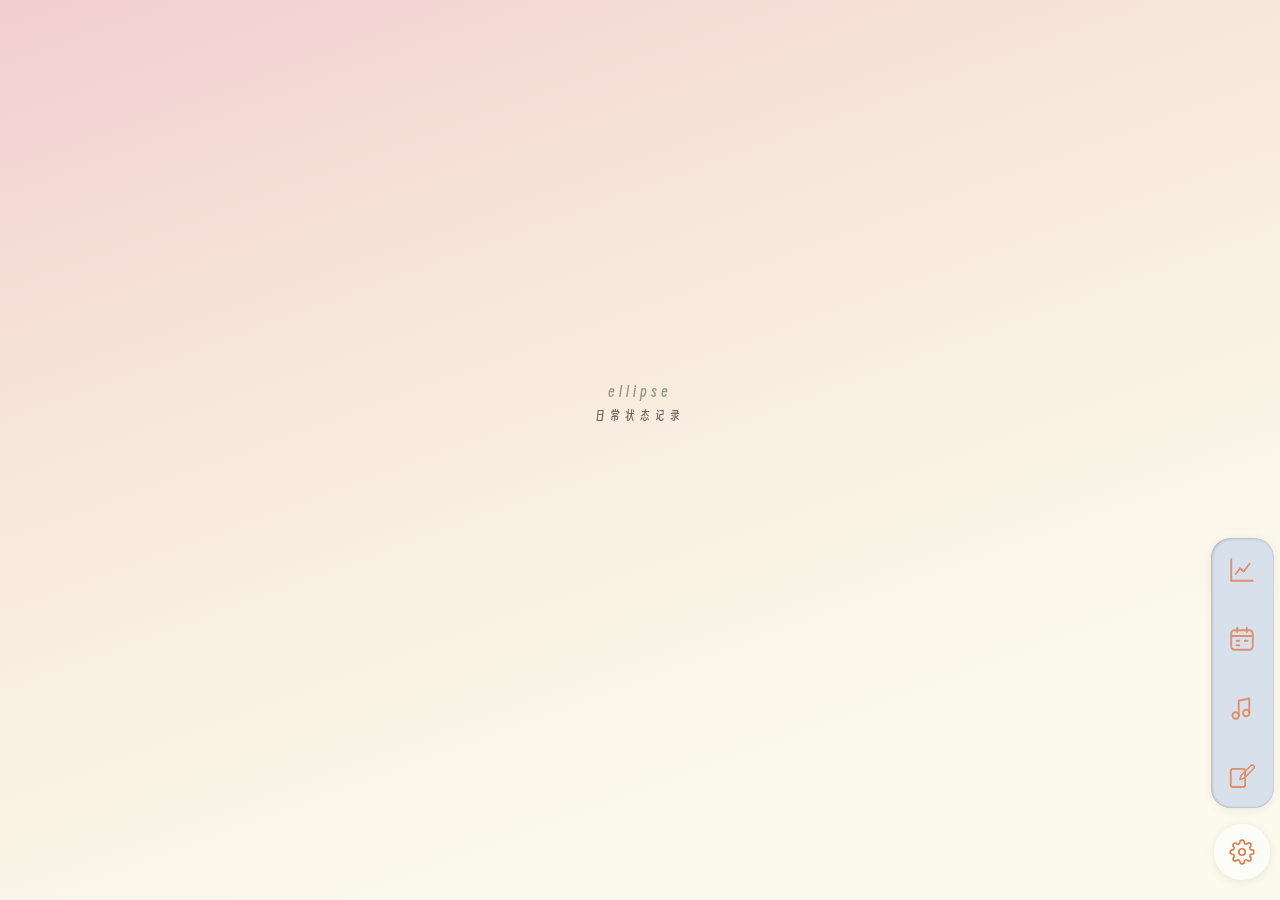
==== commit cb1a852d: "弦音搬家：从主页上半屏，改成独立一整页，还能发照片（v0.5.0） - assets/js/modules/assistant.js：kind 从 service 改成 page。竖栏里多一个入口， " ====
--- a/index.html
+++ b/index.html
@@ -25,7 +25,6 @@
     </noscript>
 
     <main class="view home" id="viewHome">
-        <section class="home-dock" id="homeDock" hidden aria-label="弦音"></section>
         <div class="home-block">
             <p class="wordmark">ellipse</p>
             <p class="org-line">日常状态记录</p>
--- a/assets/app.css
+++ b/assets/app.css
@@ -74,34 +74,6 @@
 
 .home-block { text-align: center; }
 
-.home-dock { display: flex; flex-direction: column; min-height: 0; }
-.home-dock[hidden] { display: none; }
-
-.home--docked {
-    flex-direction: column;
-    align-items: stretch;
-    justify-content: flex-start;
-    height: 100%;
-    padding-bottom: calc(18px + env(safe-area-inset-bottom));
-}
-
-.home--docked .home-dock {
-    flex: 1 1 50%;
-    min-height: 0;
-    padding-right: 56px;
-}
-
-.home-dock-block { display: flex; flex-direction: column; min-height: 0; height: 100%; }
-
-.home--docked .home-block {
-    flex: 1 1 50%;
-    min-height: 0;
-    display: flex;
-    flex-direction: column;
-    align-items: center;
-    justify-content: center;
-}
-
 .home .wordmark {
     margin: 0;
     font-size: 15px;
@@ -123,6 +95,26 @@
 }
 
 .page-view .page-head { margin-bottom: 0; }
+
+.page-view.page--chat {
+    height: var(--chat-h, 100%);
+    min-height: 0;
+    display: flex;
+    flex-direction: column;
+    padding-bottom: calc(14px + env(safe-area-inset-bottom));
+}
+
+.page--chat .page-body {
+    flex: 1 1 auto;
+    min-height: 0;
+    display: flex;
+    flex-direction: column;
+    padding-top: 4px;
+}
+
+.page--chat .chord { flex: 1 1 auto; min-height: 0; }
+
+.page--chat .foot-note { display: none; }
 
 .page-head { margin-bottom: 20px; }
 
@@ -904,6 +896,11 @@
 .order-btn svg { width: 15px; height: 15px; display: block; }
 .order-btn:hover { background: rgba(43, 43, 40, 0.05); }
 .order-btn[disabled] { opacity: 0.26; pointer-events: none; }
+
+.rail-order .set-row--rail { padding: 9px 0; gap: 10px; }
+.rail-order .set-row--rail .module-mark svg { width: 18px; height: 18px; }
+.rail-order .set-row--rail .order-btn { width: 28px; height: 28px; }
+.rail-order .set-row--rail .order-btn svg { width: 13px; height: 13px; }
 
 .set-input {
     width: 100%;
@@ -1758,6 +1755,85 @@
 .chord-send svg,
 .chord-stop svg { display: block; width: 18px; height: 18px; }
 
+.chord-photo {
+    flex: 0 0 auto;
+    width: 40px;
+    height: 40px;
+    padding: 0;
+    display: flex;
+    align-items: center;
+    justify-content: center;
+    border: 1px solid var(--line-2);
+    border-radius: 50%;
+    background: rgba(255, 255, 255, 0.8);
+    color: var(--ink-2);
+    cursor: pointer;
+    transition: background 0.18s ease, transform 0.15s ease;
+}
+.chord-photo:hover { background: rgba(43, 43, 40, 0.07); }
+.chord-photo:active { transform: scale(0.93); }
+.chord-photo[disabled] { opacity: 0.45; cursor: default; }
+.chord-photo svg { display: block; width: 18px; height: 18px; }
+
+.chord-file { display: none; }
+
+.chord-attach {
+    flex: 0 0 auto;
+    display: flex;
+    gap: 8px;
+    padding: 8px 0 0;
+}
+.chord-attach[hidden] { display: none; }
+
+.chord-thumb {
+    position: relative;
+    width: 48px;
+    height: 48px;
+}
+.chord-thumb-img {
+    display: block;
+    width: 48px;
+    height: 48px;
+    object-fit: cover;
+    border-radius: 10px;
+    border: 1px solid var(--line-2);
+}
+.chord-thumb-x {
+    position: absolute;
+    top: -6px;
+    right: -6px;
+    width: 18px;
+    height: 18px;
+    padding: 0;
+    display: flex;
+    align-items: center;
+    justify-content: center;
+    border: none;
+    border-radius: 50%;
+    background: rgba(43, 43, 40, 0.72);
+    color: #fff;
+    cursor: pointer;
+}
+.chord-thumb-x svg { display: block; width: 11px; height: 11px; }
+
+.chord-pic { margin: 0 0 6px; }
+.chord-msg--me .chord-pic { text-align: right; }
+.chord-pic-img {
+    display: inline-block;
+    max-width: 100%;
+    max-height: 260px;
+    border-radius: 14px;
+    border: 1px solid var(--line-2);
+    cursor: zoom-in;
+}
+.chord-pic--gone {
+    font-size: 11px;
+    letter-spacing: 0.5px;
+    color: var(--ink-2);
+}
+
+.chord-view-img { display: block; width: 100%; height: auto; border-radius: 12px; }
+
 .chord-disclaimer {
     flex: 0 0 auto;
     margin: 7px 0 0;
@@ -1775,7 +1851,6 @@
     .scale-cell { height: 32px; font-size: 11.5px; border-radius: 8px; }
     .cal-month { font-size: 16px; letter-spacing: 1.6px; }
     .cal-time { width: 36px; }
-    .home--docked .home-dock { padding-right: 52px; }
 }
 
 @media (prefers-reduced-motion: reduce) {
